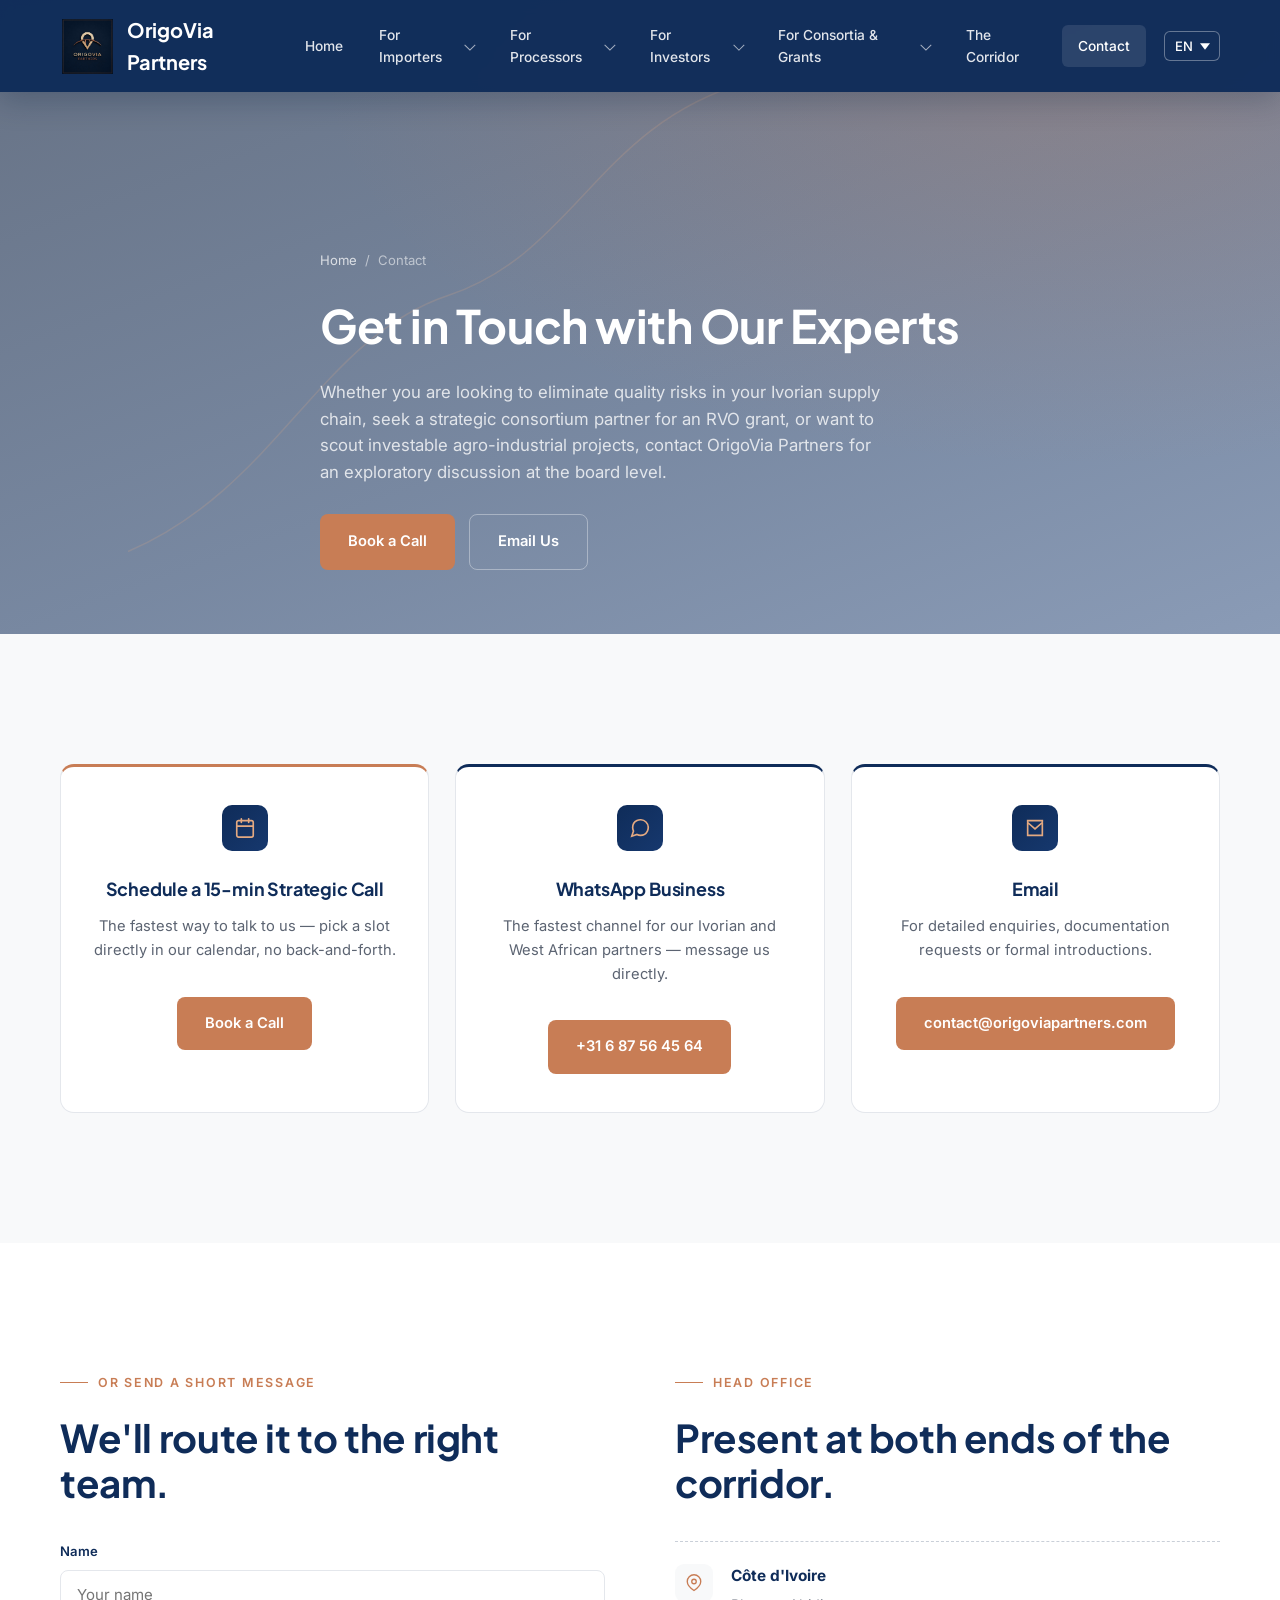
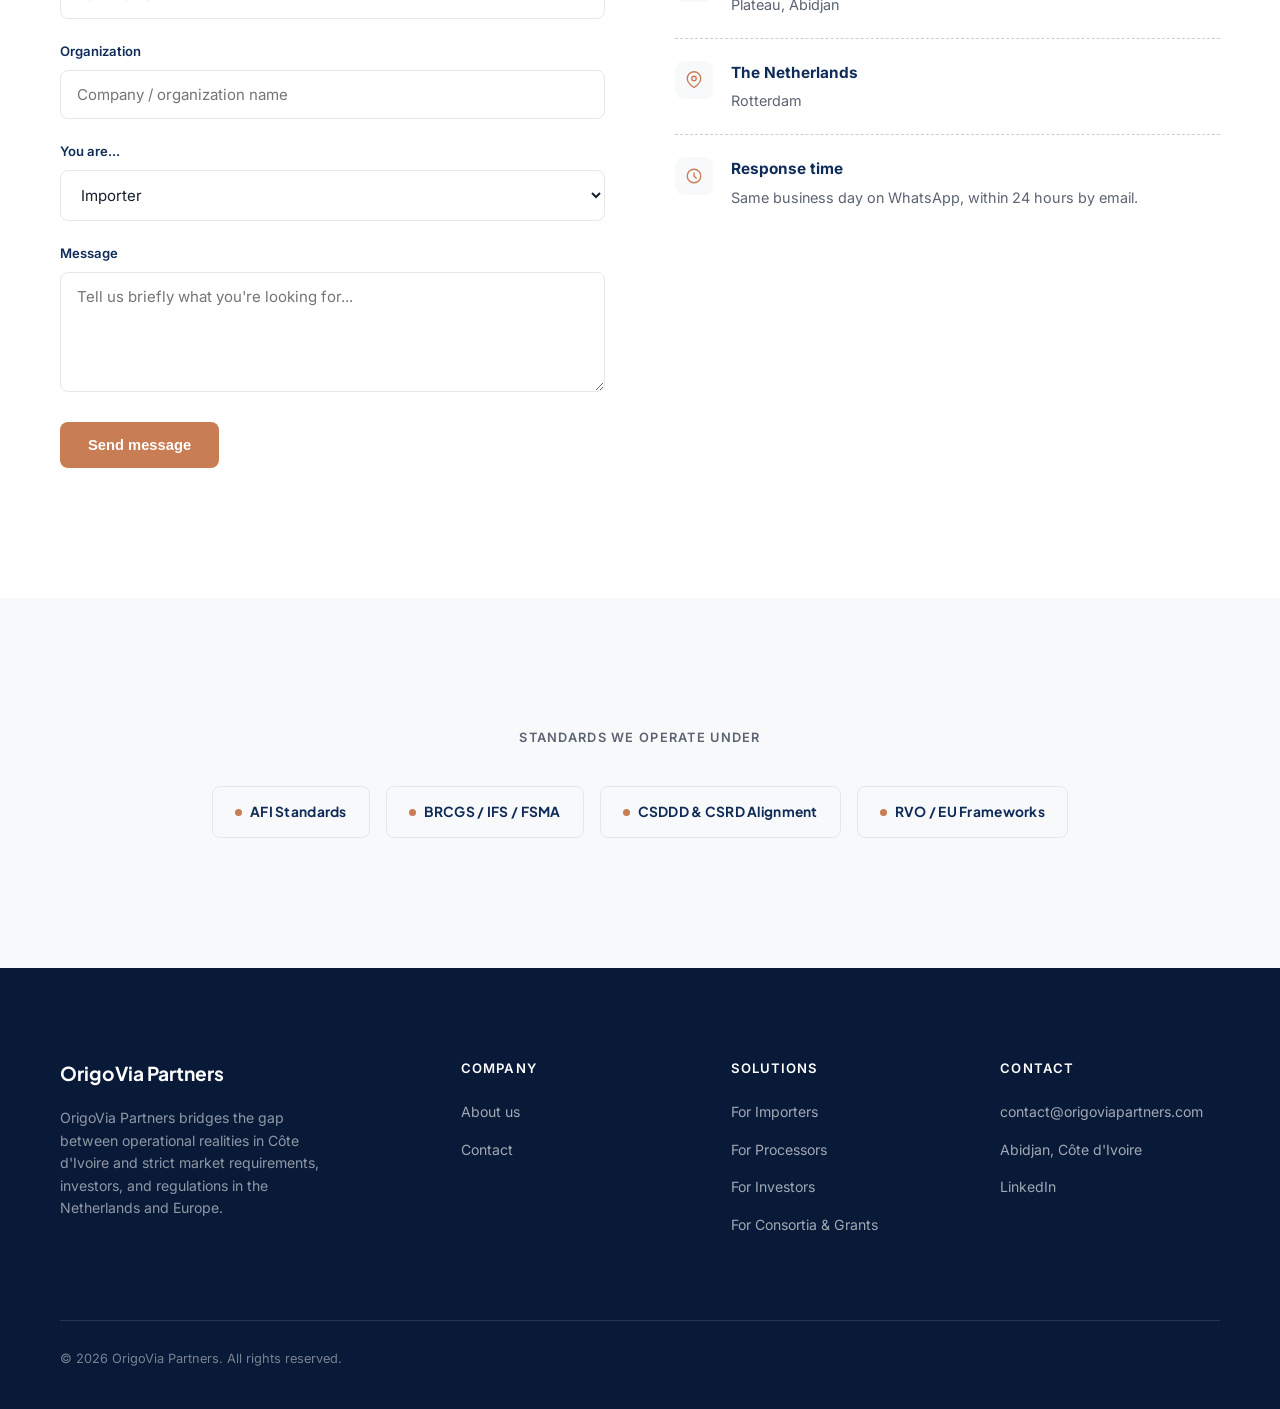
==== contact.html @ 3ad94276 "Mise à jour du site OrigioVia" ====
<!DOCTYPE html>
<html lang="en">
<head>
<meta charset="UTF-8">
<meta name="viewport" content="width=device-width, initial-scale=1.0">
<title>Contact — OrigoVia Partners</title>
<link rel="preconnect" href="https://fonts.googleapis.com">
<link rel="preconnect" href="https://fonts.gstatic.com" crossorigin>
<link href="https://fonts.googleapis.com/css2?family=Plus+Jakarta+Sans:wght@500;600;700;800&family=Inter:wght@400;500;600&display=swap" rel="stylesheet">
<link rel="stylesheet" href="assets/styles.css">
  <link rel="icon" type="image/png" href="assets/img/logo.jpeg">
</head>
<body>

<header id="siteHeader" class="solid">
  <div class="wrap navbar">
    <a href="index.html" class="logo">
      <span class="logo-mark"><img src="assets/img/logo.jpeg" alt="OrigoVia Partners"></span>
      OrigoVia Partners
    </a>
    <nav class="primary">
      <ul>
        <li><a href="index.html" class="top-link">Home</a></li>
        <li>
          <a href="for-importers.html" class="top-link">For Importers <span class="caret"></span></a>
          <div class="dropdown">
            <a href="for-importers.html#sourcing">The value chain challenge</a>
            <a href="for-importers.html#quality">ESG &amp; due diligence</a>
            <a href="for-importers.html#contracts">Off-take contract governance</a>
            <a href="for-importers.html#tracking">Traceability synergy</a>
          </div>
        </li>
        <li>
          <a href="for-processors.html" class="top-link">For Processors <span class="caret"></span></a>
          <div class="dropdown">
            <a href="for-processors.html#supply">Market coupling</a>
            <a href="for-processors.html#volumes">European quality alignment</a>
            <a href="for-processors.html#traceability">Traceability &amp; chain alignment</a>
          </div>
        </li>
        <li>
          <a href="for-investors.html" class="top-link">For Investors <span class="caret"></span></a>
          <div class="dropdown">
            <a href="for-investors.html#scouting">Deal scouting</a>
            <a href="for-investors.html#due-diligence">Local due diligence &amp; ESG</a>
            <a href="for-investors.html#ta">TA management</a>
          </div>
        </li>
        <li>
          <a href="for-institutions.html" class="top-link">For Consortia &amp; Grants <span class="caret"></span></a>
          <div class="dropdown">
            <a href="for-institutions.html#consortium">Consortium formation</a>
            <a href="for-institutions.html#implementation">Local implementation</a>
            <a href="for-institutions.html#geodata">Practical traceability</a>
          </div>
        </li>
        <li><a href="corridor.html" class="top-link">The Corridor</a></li>
        <li><a href="contact.html" class="top-link active">Contact</a></li>
      </ul>
    </nav>
    <div id="google_translate_element" class="gt-hidden"></div>
    <select class="lang-switch" aria-label="Language">
      <option value="en">EN</option>
      <option value="fr">FR</option>
      <option value="nl">NL</option>
    </select>
    <button class="hamburger" id="hamburger" aria-label="Menu">
      <span></span><span></span><span></span>
    </button>
  </div>
</header>

<div class="mobile-nav-backdrop" id="mobileBackdrop"></div>
<nav class="mobile-nav" id="mobileNav">
  <select class="lang-switch" aria-label="Language">
    <option value="en">English</option>
    <option value="fr">Français</option>
    <option value="nl">Nederlands</option>
  </select>
  <a href="index.html">Home</a>
  <div class="mobile-nav-group">
    <a href="for-importers.html" class="mobile-nav-link">For Importers</a>
    <button type="button" class="mobile-nav-caret" aria-expanded="false" aria-label="Afficher le sous-menu For Importers"></button>
    <div class="sub-links" hidden>
      <a href="for-importers.html#sourcing">The value chain challenge</a>
      <a href="for-importers.html#quality">ESG &amp; due diligence</a>
      <a href="for-importers.html#contracts">Off-take contract governance</a>
      <a href="for-importers.html#tracking">Traceability synergy</a>
    </div>
  </div>
  <div class="mobile-nav-group">
    <a href="for-processors.html" class="mobile-nav-link">For Processors</a>
    <button type="button" class="mobile-nav-caret" aria-expanded="false" aria-label="Afficher le sous-menu For Processors"></button>
    <div class="sub-links" hidden>
      <a href="for-processors.html#supply">Market coupling</a>
      <a href="for-processors.html#volumes">European quality alignment</a>
      <a href="for-processors.html#traceability">Traceability &amp; chain alignment</a>
    </div>
  </div>
  <div class="mobile-nav-group">
    <a href="for-investors.html" class="mobile-nav-link">For Investors</a>
    <button type="button" class="mobile-nav-caret" aria-expanded="false" aria-label="Afficher le sous-menu For Investors"></button>
    <div class="sub-links" hidden>
      <a href="for-investors.html#scouting">Deal scouting</a>
      <a href="for-investors.html#due-diligence">Local due diligence &amp; ESG</a>
      <a href="for-investors.html#ta">TA management</a>
    </div>
  </div>
  <div class="mobile-nav-group">
    <a href="for-institutions.html" class="mobile-nav-link">For Consortia &amp; Grants</a>
    <button type="button" class="mobile-nav-caret" aria-expanded="false" aria-label="Afficher le sous-menu For Consortia &amp; Grants"></button>
    <div class="sub-links" hidden>
      <a href="for-institutions.html#consortium">Consortium formation</a>
      <a href="for-institutions.html#implementation">Local implementation</a>
      <a href="for-institutions.html#geodata">Practical traceability</a>
    </div>
  </div>
  <a href="corridor.html">The Corridor</a>
  <a href="contact.html">Contact</a>
</nav>

<section class="page-banner">
  <div class="hero-route">
    <svg viewBox="0 0 1200 800" preserveAspectRatio="xMidYMid slice">
      <path class="route-path" d="M120,620 C260,560 300,420 420,380 C540,340 560,220 700,180 C820,150 900,220 1040,140" />
    </svg>
  </div>
  <div class="wrap">
    <div class="breadcrumb"><a href="index.html">Home</a> / <span>Contact</span></div>
    <h1>Get in Touch with Our Experts</h1>
    <p class="lead">Whether you are looking to eliminate quality risks in your Ivorian supply chain, seek a strategic consortium partner for an RVO grant, or want to scout investable agro-industrial projects, contact OrigoVia Partners for an exploratory discussion at the board level.</p>
    <div class="hero-actions" style="margin-top:28px;display:flex;gap:14px;flex-wrap:wrap;">
      <a href="https://calendly.com/origoviapartners/15min" class="btn btn-primary">Book a Call</a>
      <a href="mailto:contact@origoviapartners.com" class="btn btn-ghost">Email Us</a>
    </div>
  </div>
</section>

<section class="section-light">
  <div class="wrap">
    <div class="card-grid cols-3">
      <div class="card reveal" style="text-align:center;border-top:3px solid var(--terracotta);">
        <div class="card-icon" style="margin:0 auto 24px;"><svg viewBox="0 0 24 24" fill="none" stroke-width="1.8" stroke-linecap="round"><rect x="3" y="4" width="18" height="18" rx="2"/><path d="M16 2v4M8 2v4M3 10h18"/></svg></div>
        <h3>Schedule a 15-min Strategic Call</h3>
        <p>The fastest way to talk to us — pick a slot directly in our calendar, no back-and-forth.</p>
        <a href="https://calendly.com/origoviapartners/15min" class="btn btn-primary" style="margin-top:14px;">Book a Call</a>
      </div>
      <div class="card reveal" style="text-align:center;border-top:3px solid var(--navy);">
        <div class="card-icon" style="margin:0 auto 24px;"><svg viewBox="0 0 24 24" fill="none" stroke-width="1.8" stroke-linecap="round"><path d="M21 11.5a8.38 8.38 0 0 1-.9 3.8 8.5 8.5 0 0 1-7.6 4.7 8.38 8.38 0 0 1-3.8-.9L3 21l1.9-5.7a8.38 8.38 0 0 1-.9-3.8 8.5 8.5 0 0 1 4.7-7.6 8.38 8.38 0 0 1 3.8-.9h.5a8.48 8.48 0 0 1 8 8v.5z"/></svg></div>
        <h3>WhatsApp Business</h3>
        <p>The fastest channel for our Ivorian and West African partners — message us directly.</p>
        <!-- TODO: switch to the official number once live — replace 31687564564 with 31850805084 (+31 85 080 5084) -->
        <a href="https://wa.me/31687564564" class="btn btn-primary" style="margin-top:14px;">+31 6 87 56 45 64</a>
      </div>
      <div class="card reveal" style="text-align:center;border-top:3px solid var(--navy);">
        <div class="card-icon" style="margin:0 auto 24px;"><svg viewBox="0 0 24 24" fill="none" stroke-width="1.8" stroke-linecap="round"><path d="M4 4h16v16H4zM4 6l8 7 8-7"/></svg></div>
        <h3>Email</h3>
        <p>For detailed enquiries, documentation requests or formal introductions.</p>
        <a href="mailto:contact@origoviapartners.com" class="btn btn-primary" style="margin-top:14px;">contact@origoviapartners.com</a>
      </div>
    </div>
  </div>
</section>

<section>
  <div class="wrap form-grid">
    <div class="reveal">
      <div class="section-head" style="margin-bottom:36px;">
        <div class="eyebrow">Or send a short message</div>
        <h2>We'll route it to the right team.</h2>
      </div>
      <form onsubmit="return false;">
        <div class="field">
          <label for="name">Name</label>
          <input type="text" id="name" placeholder="Your name">
        </div>
        <div class="field">
          <label for="company">Organization</label>
          <input type="text" id="company" placeholder="Company / organization name">
        </div>
        <div class="field">
          <label for="interest">You are...</label>
          <select id="interest">
            <option>Importer</option>
            <option>Processor</option>
            <option>Investor</option>
            <option>NGO</option>
          </select>
        </div>
        <div class="field">
          <label for="message">Message</label>
          <textarea id="message" placeholder="Tell us briefly what you're looking for..."></textarea>
        </div>
        <button type="submit" class="btn btn-primary" style="border:none;cursor:pointer;">Send message</button>
      </form>
    </div>
    <div class="reveal">
      <div class="section-head" style="margin-bottom:36px;">
        <div class="eyebrow">Head office</div>
        <h2>Present at both ends of the corridor.</h2>
      </div>
      <div class="contact-info-item">
        <div class="ci-icon"><svg viewBox="0 0 24 24" fill="none" stroke-width="1.8" stroke-linecap="round"><path d="M21 10c0 6-9 12-9 12s-9-6-9-12a9 9 0 0 1 18 0z"/><circle cx="12" cy="10" r="3"/></svg></div>
        <div><h4>Côte d'Ivoire</h4><p>Plateau, Abidjan</p></div>
      </div>
      <div class="contact-info-item">
        <div class="ci-icon"><svg viewBox="0 0 24 24" fill="none" stroke-width="1.8" stroke-linecap="round"><path d="M21 10c0 6-9 12-9 12s-9-6-9-12a9 9 0 0 1 18 0z"/><circle cx="12" cy="10" r="3"/></svg></div>
        <div><h4>The Netherlands</h4><p>Rotterdam</p></div>
      </div>
      <div class="contact-info-item">
        <div class="ci-icon"><svg viewBox="0 0 24 24" fill="none" stroke-width="1.8" stroke-linecap="round"><path d="M12 8v4l3 3"/><circle cx="12" cy="12" r="9"/></svg></div>
        <div><h4>Response time</h4><p>Same business day on WhatsApp, within 24 hours by email.</p></div>
      </div>
    </div>
  </div>
</section>

<section class="section-light">
  <div class="wrap">
    <div class="trust-label reveal">Standards we operate under</div>
    <div class="badge-row reveal">
      <div class="badge"><span class="dot"></span>AFI Standards</div>
      <div class="badge"><span class="dot"></span>BRCGS / IFS / FSMA</div>
      <div class="badge"><span class="dot"></span>CSDDD &amp; CSRD Alignment</div>
      <div class="badge"><span class="dot"></span>RVO / EU Frameworks</div>
    </div>
  </div>
</section>

<footer>
  <div class="wrap">
    <div class="footer-grid">
      <div>
        <div class="footer-logo">OrigoVia Partners</div>
        <p>OrigoVia Partners bridges the gap between operational realities in Côte d'Ivoire and strict market requirements, investors, and regulations in the Netherlands and Europe.</p>
      </div>
      <div class="footer-col">
        <h4>Company</h4>
        <ul><li><a href="index.html">About us</a></li><li><a href="contact.html">Contact</a></li></ul>
      </div>
      <div class="footer-col">
        <h4>Solutions</h4>
        <ul><li><a href="for-importers.html">For Importers</a></li><li><a href="for-processors.html">For Processors</a></li><li><a href="for-investors.html">For Investors</a></li><li><a href="for-institutions.html">For Consortia &amp; Grants</a></li></ul>
      </div>
      <div class="footer-col">
        <h4>Contact</h4>
        <ul><li><a href="mailto:contact@origoviapartners.com">contact@origoviapartners.com</a></li><li><a href="contact.html">Abidjan, Côte d'Ivoire</a></li><li><a href="https://www.linkedin.com/company/origovia-partners" target="_blank" rel="noopener">LinkedIn</a></li></ul>
      </div>
    </div>
    <div class="footer-bottom">
      <span>© 2026 OrigoVia Partners. All rights reserved.</span>
    </div>
  </div>
</footer>

<script src="assets/main.js"></script>
<script type="text/javascript">
  function googleTranslateElementInit() {
    new google.translate.TranslateElement({
      pageLanguage: 'en',
      includedLanguages: 'fr,nl,pt,es,ar,zh-CN',
      layout: google.translate.TranslateElement.InlineLayout.SIMPLE,
      autoDisplay: false
    }, 'google_translate_element');
  }
</script>
<script type="text/javascript" src="https://translate.google.com/translate_a/element.js?cb=googleTranslateElementInit"></script>
</body>
</html>
---- assets/styles.css ----
/* ===========================================================
   OrigioVia Partners — shared design system
   Palette: navy #0F2C59 / terracotta #C87D55 / light #F8F9FA
   Type: Plus Jakarta Sans (display) + Inter (body)
   =========================================================== */
:root{
  --navy: #0F2C59;
  --navy-deep: #081A38;
  --navy-mid: #16386E;
  --terracotta: #C87D55;
  --terracotta-light: #E3A981;
  --bg-light: #F8F9FA;
  --bg-white: #FFFFFF;
  --ink: #16202E;
  --ink-soft: #5C6472;
  --line: #E4E7EC;
  --display: 'Plus Jakarta Sans', sans-serif;
  --body: 'Inter', sans-serif;
}
*{margin:0;padding:0;box-sizing:border-box;}
html{scroll-behavior:smooth;}
body{font-family:var(--body);color:var(--ink);background:var(--bg-white);line-height:1.6;overflow-x:hidden;}
img{max-width:100%;display:block;}
a{text-decoration:none;color:inherit;}
ul{list-style:none;}
.wrap{max-width:1240px;margin:0 auto;padding:0 40px;}
h1,h2,h3{font-family:var(--display);letter-spacing:-0.01em;}

/* ---------- NAV ---------- */
header{position:fixed;top:0;left:0;right:0;z-index:100;transition:background .35s ease, box-shadow .35s ease, padding .35s ease;padding:26px 0;}
header.scrolled, header.solid{background:rgba(15,44,89,0.97);box-shadow:0 8px 30px rgba(8,26,56,.25);padding:14px 0;backdrop-filter:blur(6px);}
.navbar{display:flex;align-items:center;justify-content:space-between;}
.logo{
    font-family:var(--display);
    font-weight:700;
    font-size:1.25rem;
    color:#fff;
    display:flex;
    align-items:center;
    gap:12px;
}

.logo-mark{
    width:55px;
    height:55px;
    flex-shrink:0;
    display:flex;
    align-items:center;
    justify-content:center;
}

.logo-mark svg{
    width:100%;
    height:100%;
}

.logo-mark img{
    width:100%;
    height:100%;
    max-height:55px;
    object-fit:contain;
    display:block;
}

nav.primary{
    display:flex;
    gap:6px;
}
nav.primary > ul{display:flex;align-items:center;gap:4px;}
nav.primary li{position:relative;}
nav.primary a.top-link{color:rgba(255,255,255,.88);font-size:.86rem;font-weight:500;padding:10px 16px;display:flex;align-items:center;gap:6px;border-radius:6px;transition:background .2s;}
nav.primary a.top-link.active{color:#fff;background:rgba(255,255,255,.1);}
nav.primary a.top-link:hover{background:rgba(255,255,255,.08);color:#fff;}
.caret{width:8px;height:8px;border-right:1.5px solid currentColor;border-bottom:1.5px solid currentColor;transform:rotate(45deg);margin-top:-3px;opacity:.7;}
.dropdown{position:absolute;top:calc(100% + 10px);left:0;min-width:230px;background:#fff;border-radius:10px;box-shadow:0 20px 45px rgba(8,26,56,.18);padding:10px;opacity:0;visibility:hidden;transform:translateY(8px);transition:all .22s ease;}
li:hover .dropdown{opacity:1;visibility:visible;transform:translateY(0);}
.dropdown a{display:block;padding:11px 14px;border-radius:7px;font-size:.86rem;color:var(--navy);font-weight:500;}
.dropdown a:hover{background:var(--bg-light);color:var(--terracotta);}
.nav-cta{background:var(--terracotta);color:#fff;padding:11px 22px;border-radius:7px;font-size:.85rem;font-weight:600;margin-left:12px;transition:background .2s;}
.nav-cta:hover{background:#b56a45;}

/* ---------- HOMEPAGE HERO ---------- */
.hero{position:relative;min-height:100vh;display:flex;align-items:center;overflow:hidden;}
.hero::before{content:'';position:absolute;inset:0;z-index:1;background-image:
  radial-gradient(ellipse at 15% 20%, rgba(200,125,85,.28), transparent 45%),
  linear-gradient(160deg, rgba(8,26,56,.62) 0%, rgba(15,44,89,.56) 55%, rgba(22,56,110,.5) 100%);}
.section-bg{position:absolute;inset:0;width:100%;height:100%;object-fit:cover;z-index:0;}
.hero-route{position:absolute;inset:0;width:100%;height:100%;opacity:.55;z-index:1;}
.hero-route svg{width:100%;height:100%;}
.route-path{fill:none;stroke:var(--terracotta-light);stroke-width:1.4;stroke-dasharray:1000;stroke-dashoffset:1000;opacity:.55;animation:draw 3.5s ease forwards .4s;}
@keyframes draw{to{stroke-dashoffset:0;}}
.route-node{fill:var(--terracotta);opacity:0;animation:fadein .6s ease forwards;}
@keyframes fadein{to{opacity:1;}}
.hero-content{position:relative;z-index:2;padding-top:80px;}
.eyebrow{color:var(--terracotta-light);font-size:.78rem;font-weight:600;letter-spacing:.14em;text-transform:uppercase;margin-bottom:22px;display:flex;align-items:center;gap:10px;}
.eyebrow::before{content:"";width:28px;height:1px;background:var(--terracotta-light);}
.hero h1{color:#fff;font-size:clamp(2.4rem, 4.6vw, 4.1rem);font-weight:700;line-height:1.08;max-width:820px;margin-bottom:26px;}
.hero h1 em{color:var(--terracotta-light);font-style:normal;}
.hero p.lead{color:rgba(255,255,255,.78);font-size:1.12rem;max-width:560px;margin-bottom:42px;font-weight:400;}
.cta-row{display:flex;gap:16px;flex-wrap:wrap;}
.btn{display:inline-flex;align-items:center;gap:10px;padding:15px 28px;border-radius:8px;font-size:.92rem;font-weight:600;transition:all .22s ease;}
.btn-primary{background:var(--terracotta);color:#fff;}
.btn-primary:hover{background:#b56a45;transform:translateY(-2px);}
.btn-ghost{border:1px solid rgba(255,255,255,.35);color:#fff;}
.btn-ghost:hover{background:rgba(255,255,255,.1);border-color:rgba(255,255,255,.6);}
.scroll-cue{position:absolute;bottom:38px;left:50%;transform:translateX(-50%);color:rgba(255,255,255,.55);font-size:.72rem;letter-spacing:.12em;text-transform:uppercase;display:flex;flex-direction:column;align-items:center;gap:10px;z-index:2;}
.scroll-cue .line{width:1px;height:34px;background:linear-gradient(to bottom, rgba(255,255,255,.6), transparent);animation:pulse 2s infinite;}
@keyframes pulse{0%,100%{opacity:.4;}50%{opacity:1;}}

/* ---------- INNER PAGE BANNER (For Importers / Processors / About / Contact) ---------- */
.page-banner{position:relative;min-height:46vh;display:flex;align-items:flex-end;padding-bottom:64px;overflow:hidden;margin-top:0;}
.page-banner::before{content:'';position:absolute;inset:0;z-index:1;background-image:
  radial-gradient(ellipse at 85% 10%, rgba(200,125,85,.24), transparent 50%),
  linear-gradient(160deg, rgba(8,26,56,.62) 0%, rgba(15,44,89,.56) 60%, rgba(22,56,110,.5) 100%);}
.page-banner .hero-route{opacity:.35;}
.page-banner .wrap{position:relative;z-index:2;padding-top:120px;}
.page-banner h1{color:#fff;font-size:clamp(2rem,3.6vw,3rem);font-weight:700;max-width:760px;margin-bottom:16px;}
.page-banner p.lead{color:rgba(255,255,255,.78);font-size:1.05rem;max-width:560px;margin-bottom:0;}
.breadcrumb{display:flex;gap:8px;align-items:center;color:rgba(255,255,255,.55);font-size:.82rem;margin-bottom:18px;}
.breadcrumb a{color:rgba(255,255,255,.75);}
.breadcrumb a:hover{color:var(--terracotta-light);}

/* ---------- SECTIONS GENERIC ---------- */
section{padding:130px 0;}
.section-light{background:var(--bg-light);}
.section-head{max-width:640px;margin-bottom:70px;}
.section-head .eyebrow{color:var(--terracotta);}
.section-head .eyebrow::before{background:var(--terracotta);}
.section-head h2{color:var(--navy);font-size:clamp(1.8rem,3vw,2.6rem);font-weight:700;line-height:1.18;margin-bottom:18px;}
.section-head p{color:var(--ink-soft);font-size:1.02rem;}
.section-head.center{margin-left:auto;margin-right:auto;text-align:center;}

/* ---------- KPI BAND ---------- */
.kpi-band{background:var(--navy);position:relative;padding:90px 0;overflow:hidden;}
.kpi-band::before{content:"";position:absolute;inset:0;background:radial-gradient(ellipse at 85% 30%, rgba(200,125,85,.14), transparent 50%);}
.kpi-grid{position:relative;display:grid;grid-template-columns:repeat(4,1fr);gap:0;}
.kpi{text-align:left;padding:0 34px;border-left:1px solid rgba(255,255,255,.14);}
.kpi:first-child{border-left:none;padding-left:0;}
.kpi .num{font-family:var(--display);font-size:clamp(2.1rem,3.4vw,3rem);font-weight:800;color:var(--terracotta-light);line-height:1;margin-bottom:10px;}
.kpi .label{color:rgba(255,255,255,.75);font-size:.86rem;font-weight:500;max-width:180px;}

/* ---------- CARDS ---------- */
.card-grid{display:grid;grid-template-columns:repeat(4,1fr);gap:26px;}
.card-grid.cols-3{grid-template-columns:repeat(3,1fr);}
.card-grid.cols-2{grid-template-columns:repeat(2,1fr);}
.card{background:#fff;border:1px solid var(--line);border-radius:14px;padding:38px 30px;transition:transform .25s ease, box-shadow .25s ease, border-color .25s ease;}
.card:hover{transform:translateY(-6px);box-shadow:0 24px 50px rgba(15,44,89,.1);border-color:transparent;}
.card-icon{width:46px;height:46px;border-radius:10px;background:linear-gradient(135deg,var(--navy),var(--navy-mid));display:flex;align-items:center;justify-content:center;margin-bottom:24px;}
.card-icon svg{width:22px;height:22px;stroke:var(--terracotta-light);}
.card h3{color:var(--navy);font-size:1.12rem;font-weight:700;margin-bottom:12px;}
.card p{color:var(--ink-soft);font-size:.92rem;margin-bottom:20px;}
.card a.card-link{font-size:.84rem;font-weight:600;color:var(--terracotta);display:inline-flex;align-items:center;gap:6px;}
.card a.card-link .arrow{transition:transform .2s;}
.card:hover a.card-link .arrow{transform:translateX(4px);}

/* ---------- NUMBERED STEP LIST (process) ---------- */
.step-list{display:flex;flex-direction:column;}
.step{display:grid;grid-template-columns:70px 1fr;gap:28px;padding:34px 0;border-top:1px dashed #C9CFD8;}
.step:first-child{border-top:none;}
.step .step-num{font-family:var(--display);font-weight:800;font-size:1.4rem;color:var(--terracotta);}
.step h3{color:var(--navy);font-size:1.08rem;margin-bottom:8px;}
.step p{color:var(--ink-soft);font-size:.94rem;max-width:640px;}

/* ---------- PARALLAX BANNER ---------- */
.parallax-banner{position:relative;min-height:64vh;display:flex;align-items:center;background:
  linear-gradient(160deg, rgba(8,26,56,.92), rgba(15,44,89,.85)), var(--navy);
  background-attachment:fixed;background-size:cover;background-position:center;overflow:hidden;}
.parallax-banner.short{min-height:40vh;}
.parallax-banner .map-overlay{position:absolute;inset:0;opacity:.35;}
.parallax-banner .wrap{position:relative;z-index:2;}
.quote{max-width:760px;}
.quote .mark{font-family:var(--display);font-size:3.4rem;color:var(--terracotta);line-height:.5;margin-bottom:26px;display:block;}
.quote p{color:#fff;font-size:clamp(1.35rem,2.4vw,1.9rem);font-weight:600;font-family:var(--display);line-height:1.4;margin-bottom:26px;}
.quote .attribution{color:rgba(255,255,255,.65);font-size:.88rem;}

/* ---------- ORIGINS / TWO-COL LAYOUT ---------- */
.origins-layout{display:grid;grid-template-columns:1fr 1fr;gap:70px;align-items:center;}
.origin-list{display:grid;grid-template-columns:1fr 1fr;gap:22px 30px;margin-top:36px;}
.origin-item{border-top:1px dashed #C9CFD8;padding-top:16px;}
.origin-item .commodity{color:var(--navy);font-weight:700;font-size:.98rem;margin-bottom:4px;}
.origin-item .region{color:var(--ink-soft);font-size:.84rem;}
.map-visual{background:linear-gradient(160deg,var(--navy),var(--navy-deep));border-radius:20px;padding:50px;aspect-ratio:1/1;display:flex;align-items:center;justify-content:center;position:relative;overflow:hidden;}
.map-visual svg{width:100%;height:100%;}

/* ---------- TRUST BAR ---------- */
.trust-bar{background:var(--bg-white);padding:70px 0;border-top:1px solid var(--line);border-bottom:1px solid var(--line);}
.trust-label{text-align:center;color:var(--ink-soft);font-size:.8rem;letter-spacing:.1em;text-transform:uppercase;margin-bottom:38px;font-weight:600;}
.badge-row{display:flex;justify-content:center;align-items:center;flex-wrap:wrap;gap:16px;}
.badge{border:1px solid var(--line);border-radius:8px;padding:14px 22px;font-family:var(--display);font-weight:700;font-size:.86rem;color:var(--navy);letter-spacing:.02em;display:flex;align-items:center;gap:8px;}
.badge .dot{width:7px;height:7px;border-radius:50%;background:var(--terracotta);}

/* ---------- STAT ROW (compact, for inner pages) ---------- */
.stat-row{display:grid;grid-template-columns:repeat(3,1fr);gap:30px;}
.stat{border-top:2px solid var(--terracotta);padding-top:18px;}
.stat .num{font-family:var(--display);font-size:2.2rem;font-weight:800;color:var(--navy);}
.stat .label{color:var(--ink-soft);font-size:.86rem;margin-top:6px;}

/* ---------- FORM (contact) ---------- */
.form-grid{display:grid;grid-template-columns:1fr 1fr;gap:70px;align-items:flex-start;}
.field{margin-bottom:22px;}
.field label{display:block;font-size:.82rem;font-weight:600;color:var(--navy);margin-bottom:8px;}
.field input, .field select, .field textarea{width:100%;padding:14px 16px;border:1px solid var(--line);border-radius:8px;font-family:var(--body);font-size:.94rem;color:var(--ink);background:#fff;transition:border-color .2s;}
.field input:focus, .field select:focus, .field textarea:focus{outline:none;border-color:var(--terracotta);}
.field textarea{resize:vertical;min-height:120px;}
.contact-info-item{display:flex;gap:18px;padding:22px 0;border-top:1px dashed #C9CFD8;}
.contact-info-item:first-child{border-top:none;}
.contact-info-item .ci-icon{width:38px;height:38px;border-radius:9px;background:var(--bg-light);display:flex;align-items:center;justify-content:center;flex-shrink:0;}
.contact-info-item .ci-icon svg{width:18px;height:18px;stroke:var(--terracotta);}
.contact-info-item h4{color:var(--navy);font-size:.96rem;margin-bottom:4px;}
.contact-info-item p{color:var(--ink-soft);font-size:.9rem;}

/* ---------- TEAM GRID (about) ---------- */
.team-grid{display:grid;grid-template-columns:repeat(4,1fr);gap:26px;}
.team-card{text-align:left;}
.team-photo{aspect-ratio:1/1;border-radius:14px;background:linear-gradient(150deg,var(--navy),var(--navy-mid));margin-bottom:18px;position:relative;overflow:hidden;display:flex;align-items:center;justify-content:center;}
.team-photo svg{width:38%;opacity:.5;}
.team-card h4{color:var(--navy);font-size:.98rem;margin-bottom:4px;}
.team-card .role{color:var(--terracotta);font-size:.82rem;font-weight:600;}

/* ---------- TIMELINE (about) ---------- */
.timeline{position:relative;padding-left:36px;border-left:2px solid var(--line);}
.timeline-item{position:relative;padding-bottom:44px;}
.timeline-item:last-child{padding-bottom:0;}
.timeline-item::before{content:"";position:absolute;left:-42px;top:2px;width:12px;height:12px;border-radius:50%;background:var(--terracotta);border:3px solid #fff;box-shadow:0 0 0 2px var(--terracotta);}
.timeline-item .year{font-family:var(--display);font-weight:800;color:var(--navy);font-size:1.1rem;margin-bottom:6px;}
.timeline-item p{color:var(--ink-soft);font-size:.92rem;max-width:560px;}

/* ---------- CTA BANNER ---------- */
.cta-banner{background:linear-gradient(120deg,var(--terracotta),#b56a45);padding:90px 0;}
.cta-inner{display:flex;justify-content:space-between;align-items:center;gap:40px;flex-wrap:wrap;}
.cta-inner h2{color:#fff;font-size:clamp(1.6rem,2.6vw,2.3rem);max-width:520px;line-height:1.25;}
.cta-inner .btn-primary{background:var(--navy);}
.cta-inner .btn-primary:hover{background:var(--navy-deep);}

/* ---------- FOOTER ---------- */
footer{background:var(--navy-deep);color:rgba(255,255,255,.7);padding:90px 0 40px;}
.footer-grid{display:grid;grid-template-columns:1.6fr 1fr 1fr 1fr;gap:50px;margin-bottom:70px;}
.footer-logo{color:#fff;font-family:var(--display);font-weight:700;font-size:1.2rem;margin-bottom:18px;}
.footer-grid p{font-size:.88rem;max-width:280px;color:rgba(255,255,255,.55);}
.footer-col h4{color:#fff;font-size:.82rem;letter-spacing:.08em;text-transform:uppercase;margin-bottom:20px;font-weight:600;}
.footer-col ul li{margin-bottom:12px;}
.footer-col a{font-size:.88rem;color:rgba(255,255,255,.62);transition:color .2s;}
.footer-col a:hover{color:var(--terracotta-light);}
.footer-bottom{border-top:1px solid rgba(255,255,255,.12);padding-top:28px;display:flex;justify-content:space-between;flex-wrap:wrap;gap:16px;font-size:.8rem;color:rgba(255,255,255,.45);}

/* ---------- REVEAL ---------- */
.reveal{opacity:0;transform:translateY(24px);transition:opacity .7s ease, transform .7s ease;}
.reveal.in{opacity:1;transform:translateY(0);}

/* ---------- RESPONSIVE ---------- */
@media (max-width:900px){
  nav.primary{display:none;}
  .kpi-grid{grid-template-columns:repeat(2,1fr);gap:32px 0;}
  .kpi{border-left:none;padding:0;border-top:1px solid rgba(255,255,255,.14);padding-top:24px;}
  .kpi:first-child,.kpi:nth-child(2){border-top:none;padding-top:0;}
  .card-grid, .card-grid.cols-3{grid-template-columns:1fr 1fr;}
  .origins-layout{grid-template-columns:1fr;}
  .footer-grid{grid-template-columns:1fr 1fr;}
  .form-grid{grid-template-columns:1fr;gap:50px;}
  .team-grid{grid-template-columns:1fr 1fr;}
  .stat-row{grid-template-columns:1fr;gap:22px;}
}
@media (max-width:600px){
  .wrap{padding:0 22px;}
  section{padding:90px 0;}
  .card-grid, .card-grid.cols-3, .card-grid.cols-2{grid-template-columns:1fr;}
  .origin-list{grid-template-columns:1fr;}
  .footer-grid{grid-template-columns:1fr;gap:36px;}
  .cta-inner{flex-direction:column;align-items:flex-start;}
  .team-grid{grid-template-columns:1fr;}
  .step{grid-template-columns:1fr;gap:10px;}
  .compare-block{padding:26px 22px;}
  .mobile-nav{width:100vw;padding:90px 22px 40px;}
}
@media (prefers-reduced-motion: reduce){
  html{scroll-behavior:auto;}
  .route-path,.scroll-cue .line,.reveal{animation:none !important;transition:none !important;opacity:1 !important;transform:none !important;}
  .parallax-banner{background-attachment:scroll;}
}

/* ===========================================================
   ADDITIONS — Corridor map + Service benchmark pages
   =========================================================== */

/* ---------- CORRIDOR MAP ---------- */
.corridor-section{background:linear-gradient(180deg, var(--navy-deep) 0%, #06152C 100%);padding:70px 0 110px;position:relative;overflow:hidden;}
.corridor-map{position:relative;margin-top:60px;border-radius:20px;border:1px solid rgba(255,255,255,.08);background:radial-gradient(ellipse at 20% 30%, rgba(200,125,85,.1), transparent 55%), radial-gradient(ellipse at 85% 60%, rgba(227,169,129,.08), transparent 50%);padding:0;overflow:hidden;}
.corridor-map svg{display:block;width:100%;height:auto;}
.corridor-zone-label{fill:rgba(255,255,255,.34);font-family:'Inter',sans-serif;font-size:12px;letter-spacing:2px;text-transform:uppercase;}
.corridor-route{fill:none;stroke:var(--terracotta-light);stroke-width:1.4;stroke-dasharray:1000;stroke-dashoffset:1000;opacity:.7;animation:draw 3s ease forwards .3s;}
.pin{cursor:pointer;}
.pin-ring{fill:none;stroke:var(--terracotta);stroke-width:1.5;opacity:.5;transform-origin:center;animation:pinpulse 2.4s ease-out infinite;}
.pin-ring.d2{animation-delay:.8s;}
.pin-ring.d3{animation-delay:1.6s;}
@keyframes pinpulse{0%{r:6;opacity:.6;}100%{r:22;opacity:0;}}
.pin-dot{fill:var(--terracotta-light);}
.pin.active .pin-dot{fill:#fff;}
.pin-label{fill:#fff;font-family:'Plus Jakarta Sans',sans-serif;font-weight:700;font-size:13px;}
.pin-sub{fill:rgba(255,255,255,.55);font-family:'Inter',sans-serif;font-size:10.5px;}
.corridor-hint{text-align:center;color:rgba(255,255,255,.4);font-size:.78rem;margin-top:22px;letter-spacing:.04em;}

.popup-overlay{position:fixed;inset:0;background:rgba(6,21,44,.6);backdrop-filter:blur(2px);z-index:200;display:none;align-items:center;justify-content:center;padding:24px;}
.popup-overlay.open{display:flex;}
.popup-card{background:#fff;border-radius:16px;max-width:400px;width:100%;padding:34px;position:relative;box-shadow:0 30px 80px rgba(0,0,0,.4);}
.popup-card .popup-eyebrow{color:var(--terracotta);font-size:.76rem;font-weight:700;letter-spacing:.1em;text-transform:uppercase;margin-bottom:10px;}
.popup-card h3{color:var(--navy);font-size:1.18rem;margin-bottom:12px;}
.popup-card p{color:var(--ink-soft);font-size:.92rem;}
.popup-close{position:absolute;top:16px;right:16px;width:32px;height:32px;border-radius:50%;background:var(--bg-light);border:none;cursor:pointer;font-size:1rem;color:var(--ink-soft);display:flex;align-items:center;justify-content:center;transition:background .2s;}
.popup-close:hover{background:var(--line);}

/* ---------- KPI TAG BLOCKS (bracket style) ---------- */
.kpi-tag-row{display:flex;flex-wrap:wrap;gap:16px;margin-bottom:10px;}
.kpi-tag{background:var(--navy);color:#fff;border-radius:10px;padding:16px 24px;font-family:var(--display);font-weight:700;font-size:1.05rem;display:flex;align-items:center;gap:4px;}
.kpi-tag .bracket{color:var(--terracotta-light);font-weight:800;}
.kpi-tag.light{background:var(--bg-light);color:var(--navy);border:1px solid var(--line);}
.kpi-tag.light .bracket{color:var(--terracotta);}

/* ---------- COMPARISON BAR (broker vs direct) ---------- */
.compare-block{background:var(--bg-light);border-radius:16px;padding:40px;}
.compare-row{margin-bottom:26px;}
.compare-row:last-child{margin-bottom:0;}
.compare-row .compare-label{display:flex;justify-content:space-between;font-size:.9rem;font-weight:600;color:var(--navy);margin-bottom:10px;}
.compare-row .compare-track{background:#E4E7EC;border-radius:20px;height:14px;overflow:hidden;}
.compare-row .compare-fill{height:100%;border-radius:20px;background:linear-gradient(90deg,var(--terracotta),var(--terracotta-light));}
.compare-row .compare-fill.alt{background:linear-gradient(90deg,var(--navy),var(--navy-mid));}

/* ---------- ICON STAT ROW (KOR, moisture, etc.) ---------- */
.icon-stat-row{display:grid;grid-template-columns:repeat(4,1fr);gap:20px;}
.icon-stat{text-align:center;padding:26px 14px;border:1px solid var(--line);border-radius:12px;}
.icon-stat .ic{width:40px;height:40px;margin:0 auto 14px;color:var(--terracotta);}
.icon-stat .ic svg{width:100%;height:100%;stroke:var(--terracotta);}
.icon-stat h4{color:var(--navy);font-size:.9rem;margin-bottom:4px;}
.icon-stat p{color:var(--ink-soft);font-size:.78rem;}

/* ---------- SERVICE PAGE HERO VARIANT ---------- */
.service-tag{display:inline-block;background:rgba(255,255,255,.1);color:var(--terracotta-light);font-size:.74rem;font-weight:700;letter-spacing:.08em;text-transform:uppercase;padding:8px 16px;border-radius:20px;margin-bottom:20px;border:1px solid rgba(255,255,255,.15);}

@media (max-width:900px){
  .icon-stat-row{grid-template-columns:1fr 1fr;}
}
@media (max-width:600px){
  .icon-stat-row{grid-template-columns:1fr;}
  .kpi-tag{font-size:.92rem;padding:13px 18px;}
}

/* ---------- SPLIT PHOTO VISUAL (About section) ---------- */
.split-visual{border-radius:20px;overflow:hidden;aspect-ratio:1/1;display:flex;flex-direction:column;position:relative;box-shadow:0 24px 60px rgba(15,44,89,.18);}
.split-visual img{width:100%;height:50%;object-fit:cover;display:block;}
.split-visual .split-label{position:absolute;left:24px;color:#fff;font-family:'Plus Jakarta Sans',sans-serif;font-weight:700;font-size:.82rem;text-shadow:0 2px 10px rgba(0,0,0,.55);}
.split-visual .split-label.top{top:22px;}
.split-visual .split-label.bottom{bottom:22px;}

/* ===========================================================
   MOBILE NAVIGATION (hamburger menu)
   =========================================================== */
/* Language switcher — plain <select>, wired to Google Translate in main.js. The real
   Google Translate widget (#google_translate_element) is kept in the DOM but hidden;
   only our own styled select is visible. */
.gt-hidden{position:absolute;width:1px;height:1px;overflow:hidden;clip:rect(0 0 0 0);white-space:nowrap;}
.lang-switch{
  margin-left:18px;
  padding:6px 26px 6px 10px;
  border:1px solid rgba(255,255,255,.35);
  border-radius:6px;
  background:transparent url("data:image/svg+xml,%3Csvg xmlns='http://www.w3.org/2000/svg' viewBox='0 0 12 8'%3E%3Cpath fill='%23ffffff' d='M6 8 0 0h12z'/%3E%3C/svg%3E") no-repeat right 9px center;
  background-size:10px 7px;
  color:#fff;
  font-family:'Inter',sans-serif;
  font-size:13px;
  font-weight:500;
  appearance:none;
  -webkit-appearance:none;
  cursor:pointer;
}
.lang-switch option{color:#0f2c59;}
.mobile-nav .lang-switch{margin:0 0 20px;width:100%;border-color:rgba(255,255,255,.25);}
body > .skiptranslate{display:none !important;} /* hide Google's top banner iframe */
body{top:0 !important;}
.hamburger{display:none;flex-direction:column;justify-content:center;gap:5px;width:40px;height:40px;cursor:pointer;background:none;border:none;padding:6px;margin-left:8px;z-index:310;position:relative;}
.hamburger span{display:block;width:100%;height:2px;background:#fff;border-radius:2px;transition:transform .25s ease, opacity .2s ease;}
.hamburger.open span:nth-child(1){transform:translateY(7px) rotate(45deg);}
.hamburger.open span:nth-child(2){opacity:0;}
.hamburger.open span:nth-child(3){transform:translateY(-7px) rotate(-45deg);}

.mobile-nav-backdrop{display:none;position:fixed;inset:0;background:rgba(6,21,44,.55);z-index:290;opacity:0;transition:opacity .25s ease;}
.mobile-nav-backdrop.open{display:block;opacity:1;}

.mobile-nav{position:fixed;top:0;right:0;bottom:0;width:min(320px,84vw);background:var(--navy-deep);z-index:300;padding:96px 26px 40px;overflow-y:auto;transform:translateX(100%);transition:transform .3s ease;box-shadow:-24px 0 60px rgba(0,0,0,.35);}
.mobile-nav.open{transform:translateX(0);}
.mobile-nav > a{display:block;color:#fff;padding:15px 2px;border-bottom:1px solid rgba(255,255,255,.1);font-size:1rem;font-weight:600;font-family:'Plus Jakarta Sans',sans-serif;}
.mobile-nav details{border-bottom:1px solid rgba(255,255,255,.1);}
.mobile-nav details summary{color:#fff;padding:15px 2px;font-weight:600;font-family:'Plus Jakarta Sans',sans-serif;cursor:pointer;list-style:none;display:flex;justify-content:space-between;align-items:center;}
.mobile-nav details summary::-webkit-details-marker{display:none;}
.mobile-nav details summary::after{content:'+';color:var(--terracotta-light);font-size:1.2rem;font-weight:400;}
.mobile-nav details[open] summary::after{content:'–';}
.mobile-nav details .sub-links{padding:0 0 12px 10px;}
.mobile-nav details .sub-links a{display:block;font-weight:400;font-size:.9rem;padding:9px 0;color:rgba(255,255,255,.72);}
.mobile-nav-group{border-bottom:1px solid rgba(255,255,255,.1);display:flex;flex-wrap:wrap;align-items:center;}
.mobile-nav-group .mobile-nav-link{flex:1;color:#fff;padding:15px 2px;font-weight:600;font-family:'Plus Jakarta Sans',sans-serif;}
.mobile-nav-group .mobile-nav-caret{flex:0 0 auto;background:none;border:none;color:var(--terracotta-light);font-size:1.3rem;font-weight:400;padding:15px 6px;line-height:1;cursor:pointer;}
.mobile-nav-group .mobile-nav-caret::after{content:'+';}
.mobile-nav-group .mobile-nav-caret[aria-expanded="true"]::after{content:'\2013';}
.mobile-nav-group .sub-links{flex-basis:100%;padding:0 0 12px 10px;}
.mobile-nav-group .sub-links[hidden]{display:none;}
.mobile-nav-group .sub-links a{display:block;font-weight:400;font-size:.9rem;padding:9px 0;color:rgba(255,255,255,.72);}
.mobile-nav .mobile-cta{display:block;margin-top:24px;background:var(--terracotta);color:#fff;text-align:center;padding:14px;border-radius:8px;font-weight:600;font-size:.92rem;}

@media (max-width:900px){
  .hamburger{display:flex;}
  .nav-cta{display:none;}
}
@media (min-width:901px){
  .mobile-nav, .mobile-nav-backdrop{display:none !important;}
}
/* ===========================================================
   Comparison table section — "Break Free from Intermediary Margins"
   Spec: Cahier_de_charges_Tableau_Comparatif_Origovia.pdf
   Colors: Terracotta #C85A32 / Dark Navy #1B2434 (scoped to this section)
   =========================================================== */
#compare-summary{
  --cs-terracotta: #C85A32;
  --cs-navy: #1B2434;
  background: var(--bg-light);
}
#compare-summary .cs-promise{margin-top:14px;color:var(--cs-navy);font-weight:600;}
#compare-summary .cs-promise strong{color:var(--cs-terracotta);}

/* ---------- Desktop table (>=768px) ---------- */
.cs-table-wrap{overflow-x:auto;}
.cs-table{width:100%;border-collapse:separate;border-spacing:0;background:var(--bg-white);border-radius:14px;overflow:hidden;box-shadow:0 4px 18px rgba(15,44,89,.06);}
.cs-table th, .cs-table td{padding:20px 22px;text-align:left;font-size:.95rem;border-bottom:1px solid var(--line);}
.cs-table thead th{background:var(--cs-navy);color:#fff;font-family:var(--display);font-weight:700;font-size:.88rem;letter-spacing:.01em;}
.cs-table thead th.cs-highlight{background:var(--cs-navy);color:#fff;}
.cs-table tbody td:first-child{font-weight:600;color:var(--cs-navy);}
.cs-table tbody tr:last-child td{border-bottom:none;}
.cs-star{color:var(--terracotta-light);margin-left:4px;}

/* Traditional column */
.cs-table td.cs-trad{color:var(--ink-soft);}

/* OrigoVia column — highlighted */
.cs-table td.cs-highlight, .cs-table th.cs-highlight{
  border-left:2px solid var(--cs-terracotta);
  border-right:2px solid var(--cs-terracotta);
  background:#FDF6F0;
  box-shadow:0 10px 25px -5px rgba(200,90,50,.15);
  color:var(--cs-navy);
}
.cs-table tbody tr:last-child td.cs-highlight{border-bottom:2px solid var(--cs-terracotta);border-radius:0 0 8px 8px;}
.cs-table thead th.cs-highlight{border-top:2px solid var(--cs-terracotta);border-radius:8px 8px 0 0;}
.cs-table td.cs-highlight strong{color:var(--cs-terracotta);font-weight:800;}

/* Icons */
.cs-icon{display:inline-flex;align-items:center;justify-content:center;width:20px;height:20px;margin-right:8px;font-size:.85rem;font-weight:700;border-radius:50%;vertical-align:middle;}
.cs-icon.cs-x{color:#C0392B;background:rgba(192,57,43,.12);}
.cs-icon.cs-warn{color:#B7791F;background:rgba(183,121,31,.14);font-size:.8rem;}
.cs-icon.cs-check{color:#1E8E5A;background:rgba(30,142,90,.14);}
.cs-table td.cs-highlight .cs-icon.cs-check{color:var(--cs-terracotta);background:rgba(200,90,50,.12);}

/* ---------- Mobile tabs (<767px) ---------- */
.cs-tabs{display:none;}
.cs-tab-buttons{display:flex;border-radius:10px;overflow:hidden;border:1px solid var(--line);margin-bottom:18px;}
.cs-tab-btn{flex:1;padding:14px 10px;background:var(--bg-white);color:var(--ink-soft);font-family:var(--display);font-weight:700;font-size:.86rem;border:none;cursor:pointer;transition:background .2s ease, color .2s ease;}
.cs-tab-btn.active{background:var(--cs-navy);color:#fff;}
.cs-tab-panel{background:var(--bg-white);border-radius:12px;padding:6px 18px;box-shadow:0 4px 18px rgba(15,44,89,.06);}
.cs-tab-list{list-style:none;}
.cs-tab-list li{display:flex;flex-direction:column;gap:6px;padding:16px 0;border-bottom:1px solid var(--line);font-size:.92rem;color:var(--cs-navy);}
.cs-tab-list li:last-child{border-bottom:none;}
.cs-row-label{font-weight:600;color:var(--ink-soft);font-size:.78rem;text-transform:uppercase;letter-spacing:.03em;}
.cs-tab-list li strong{color:var(--cs-terracotta);}

@media (max-width: 767px){
  .cs-table-wrap{display:none;}
  .cs-tabs{display:block;}
}

/* ---------- CTA card under the table ---------- */
.cs-cta{
  margin-top:44px;
  background:var(--cs-navy);
  border:1px solid var(--cs-terracotta);
  border-radius:14px;
  padding:38px 30px;
  text-align:center;
}
.cs-cta h3{color:#fff;font-family:var(--display);font-size:1.35rem;font-weight:700;margin-bottom:22px;}
.cs-cta .btn-primary{background:var(--cs-terracotta);}
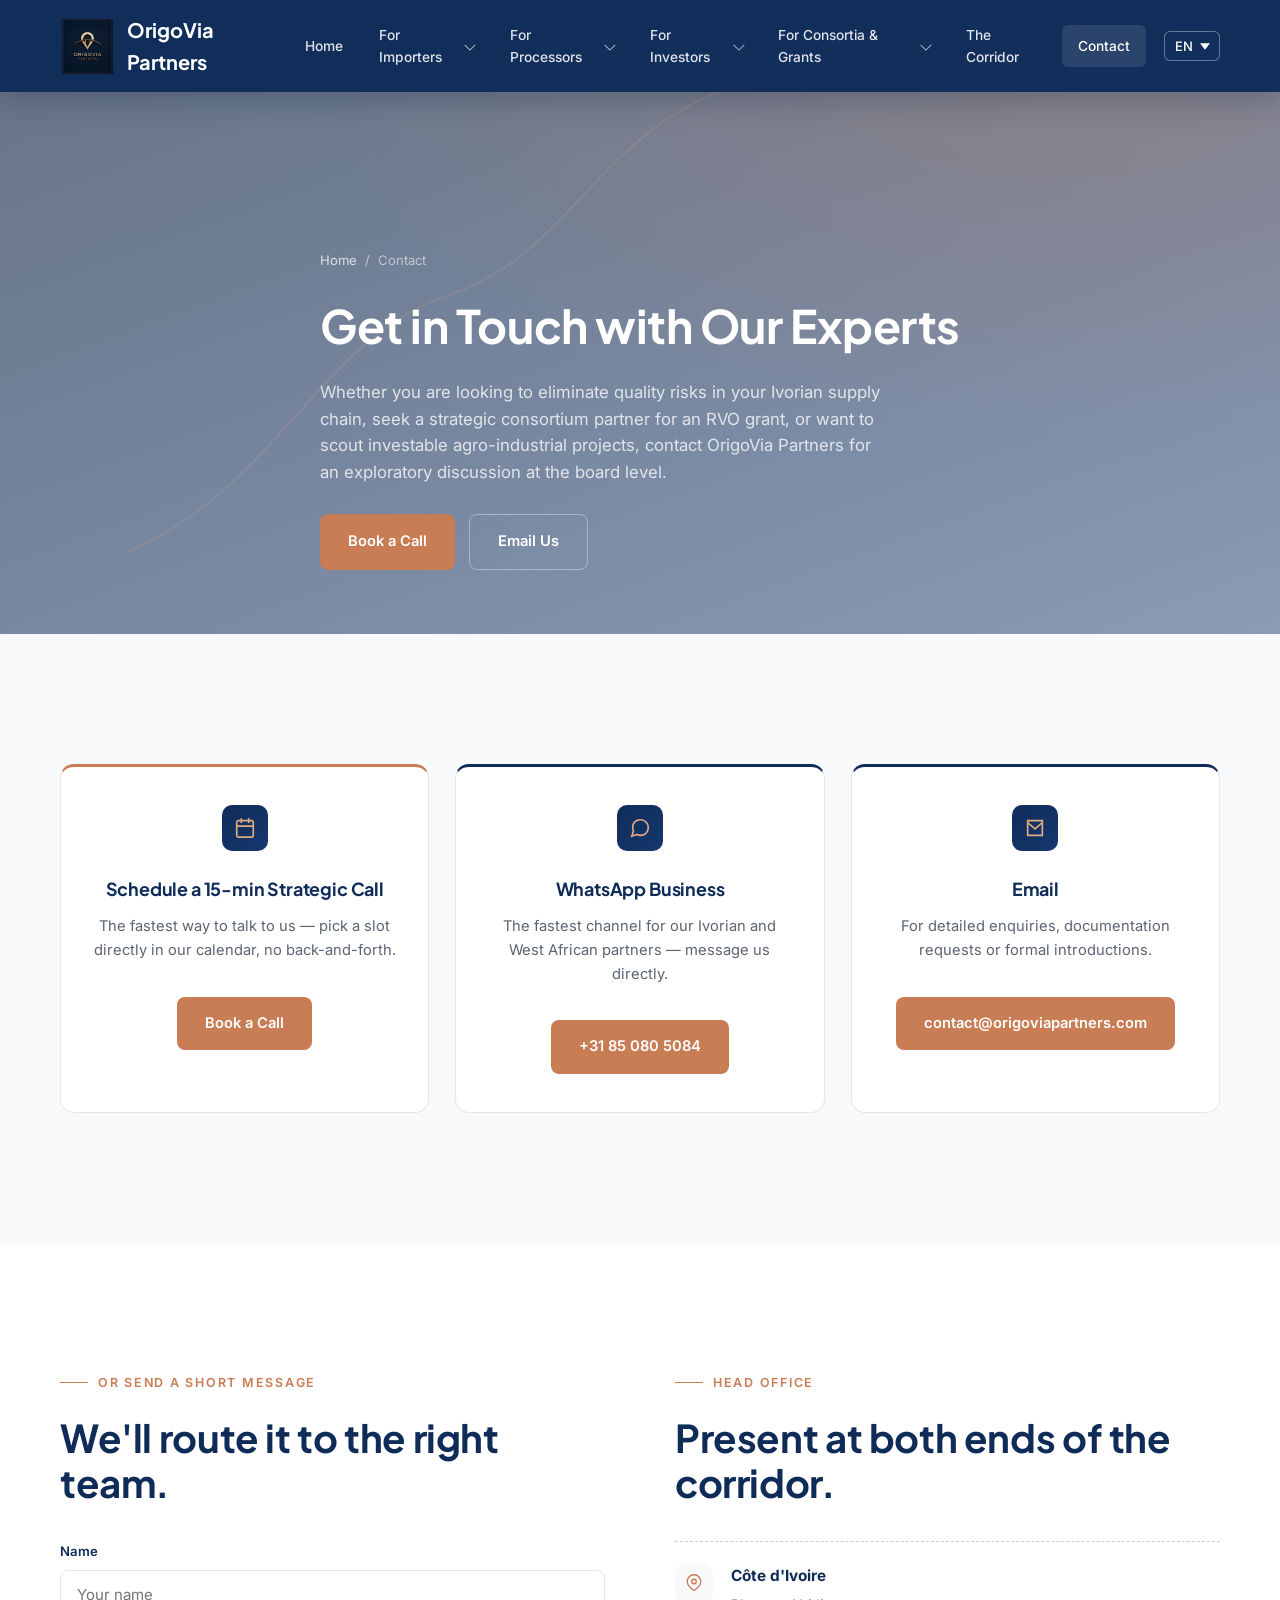
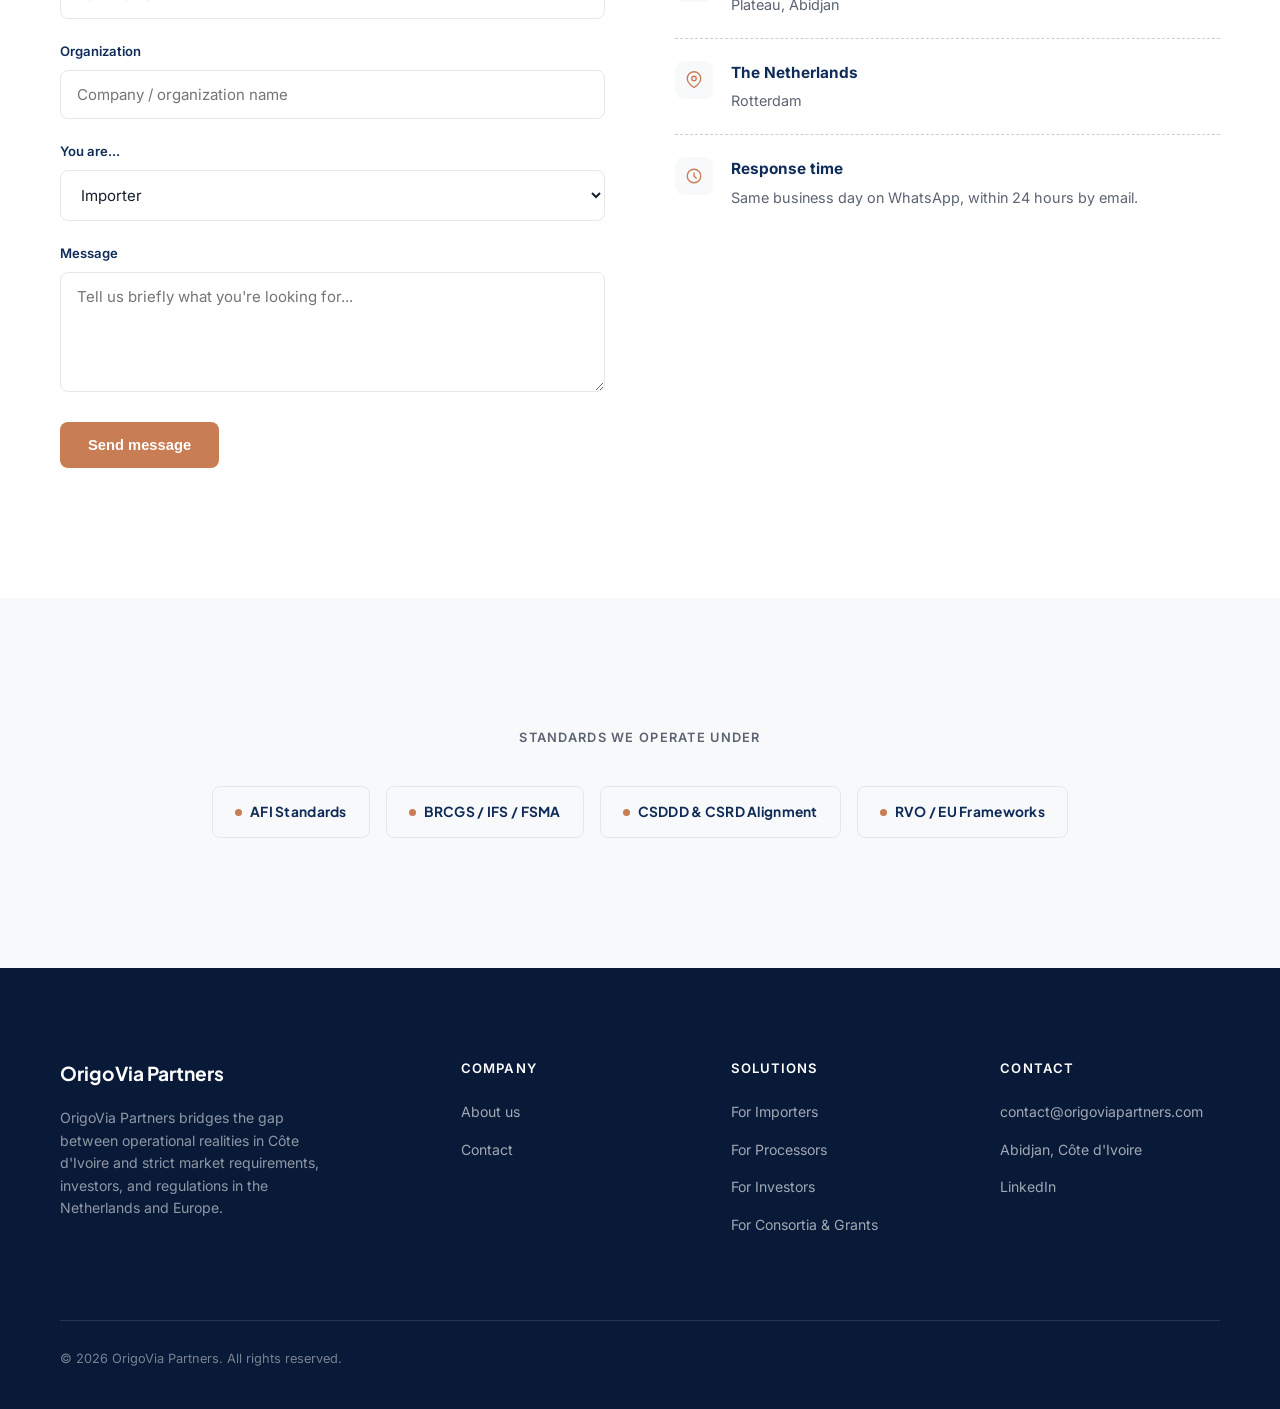
==== commit 793631c0: "Fix contact.html - WhatsApp and SEO not deployed correctly first time" ====
--- a/contact.html
+++ b/contact.html
@@ -3,7 +3,18 @@
 <head>
 <meta charset="UTF-8">
 <meta name="viewport" content="width=device-width, initial-scale=1.0">
-<title>Contact — OrigoVia Partners</title>
+<title>Contact OrigoVia Partners | Cashew Nuts Trade Experts</title>
+<meta name="description" content="Get in touch with OrigoVia Partners for cashew nut sourcing, ESG due diligence, or investment opportunities between Cote d'Ivoire and Europe.">
+<link rel="canonical" href="https://origoviapartners.com/contact.html">
+<meta property="og:type" content="website">
+<meta property="og:title" content="Contact OrigoVia Partners | Cashew Nuts Trade Experts">
+<meta property="og:description" content="Get in touch with OrigoVia Partners for cashew nut sourcing, ESG due diligence, or investment opportunities between Cote d'Ivoire and Europe.">
+<meta property="og:url" content="https://origoviapartners.com/contact.html">
+<meta property="og:image" content="https://origoviapartners.com/assets/img/hero.jpg">
+<meta property="og:site_name" content="OrigoVia Partners">
+<meta name="twitter:card" content="summary_large_image">
+<meta name="twitter:title" content="Contact OrigoVia Partners | Cashew Nuts Trade Experts">
+<meta name="twitter:description" content="Get in touch with OrigoVia Partners for cashew nut sourcing, ESG due diligence, or investment opportunities between Cote d'Ivoire and Europe.">
 <link rel="preconnect" href="https://fonts.googleapis.com">
 <link rel="preconnect" href="https://fonts.gstatic.com" crossorigin>
 <link href="https://fonts.googleapis.com/css2?family=Plus+Jakarta+Sans:wght@500;600;700;800&family=Inter:wght@400;500;600&display=swap" rel="stylesheet">
@@ -149,8 +160,7 @@
         <div class="card-icon" style="margin:0 auto 24px;"><svg viewBox="0 0 24 24" fill="none" stroke-width="1.8" stroke-linecap="round"><path d="M21 11.5a8.38 8.38 0 0 1-.9 3.8 8.5 8.5 0 0 1-7.6 4.7 8.38 8.38 0 0 1-3.8-.9L3 21l1.9-5.7a8.38 8.38 0 0 1-.9-3.8 8.5 8.5 0 0 1 4.7-7.6 8.38 8.38 0 0 1 3.8-.9h.5a8.48 8.48 0 0 1 8 8v.5z"/></svg></div>
         <h3>WhatsApp Business</h3>
         <p>The fastest channel for our Ivorian and West African partners — message us directly.</p>
-        <!-- TODO: switch to the official number once live — replace 31687564564 with 31850805084 (+31 85 080 5084) -->
-        <a href="https://wa.me/31687564564" class="btn btn-primary" style="margin-top:14px;">+31 6 87 56 45 64</a>
+        <a href="https://wa.me/31850805084" class="btn btn-primary" style="margin-top:14px;">+31 85 080 5084</a>
       </div>
       <div class="card reveal" style="text-align:center;border-top:3px solid var(--navy);">
         <div class="card-icon" style="margin:0 auto 24px;"><svg viewBox="0 0 24 24" fill="none" stroke-width="1.8" stroke-linecap="round"><path d="M4 4h16v16H4zM4 6l8 7 8-7"/></svg></div>
@@ -169,18 +179,20 @@
         <div class="eyebrow">Or send a short message</div>
         <h2>We'll route it to the right team.</h2>
       </div>
-      <form onsubmit="return false;">
+      <form name="contact" method="POST" data-netlify="true" netlify-honeypot="bot-field" action="/thank-you.html">
+        <input type="hidden" name="form-name" value="contact">
+        <p style="display:none;"><label>Don't fill this out: <input name="bot-field"></label></p>
         <div class="field">
           <label for="name">Name</label>
-          <input type="text" id="name" placeholder="Your name">
+          <input type="text" id="name" name="name" placeholder="Your name" required>
         </div>
         <div class="field">
           <label for="company">Organization</label>
-          <input type="text" id="company" placeholder="Company / organization name">
+          <input type="text" id="company" name="company" placeholder="Company / organization name">
         </div>
         <div class="field">
           <label for="interest">You are...</label>
-          <select id="interest">
+          <select id="interest" name="interest">
             <option>Importer</option>
             <option>Processor</option>
             <option>Investor</option>
@@ -189,7 +201,7 @@
         </div>
         <div class="field">
           <label for="message">Message</label>
-          <textarea id="message" placeholder="Tell us briefly what you're looking for..."></textarea>
+          <textarea id="message" name="message" placeholder="Tell us briefly what you're looking for..." required></textarea>
         </div>
         <button type="submit" class="btn btn-primary" style="border:none;cursor:pointer;">Send message</button>
       </form>
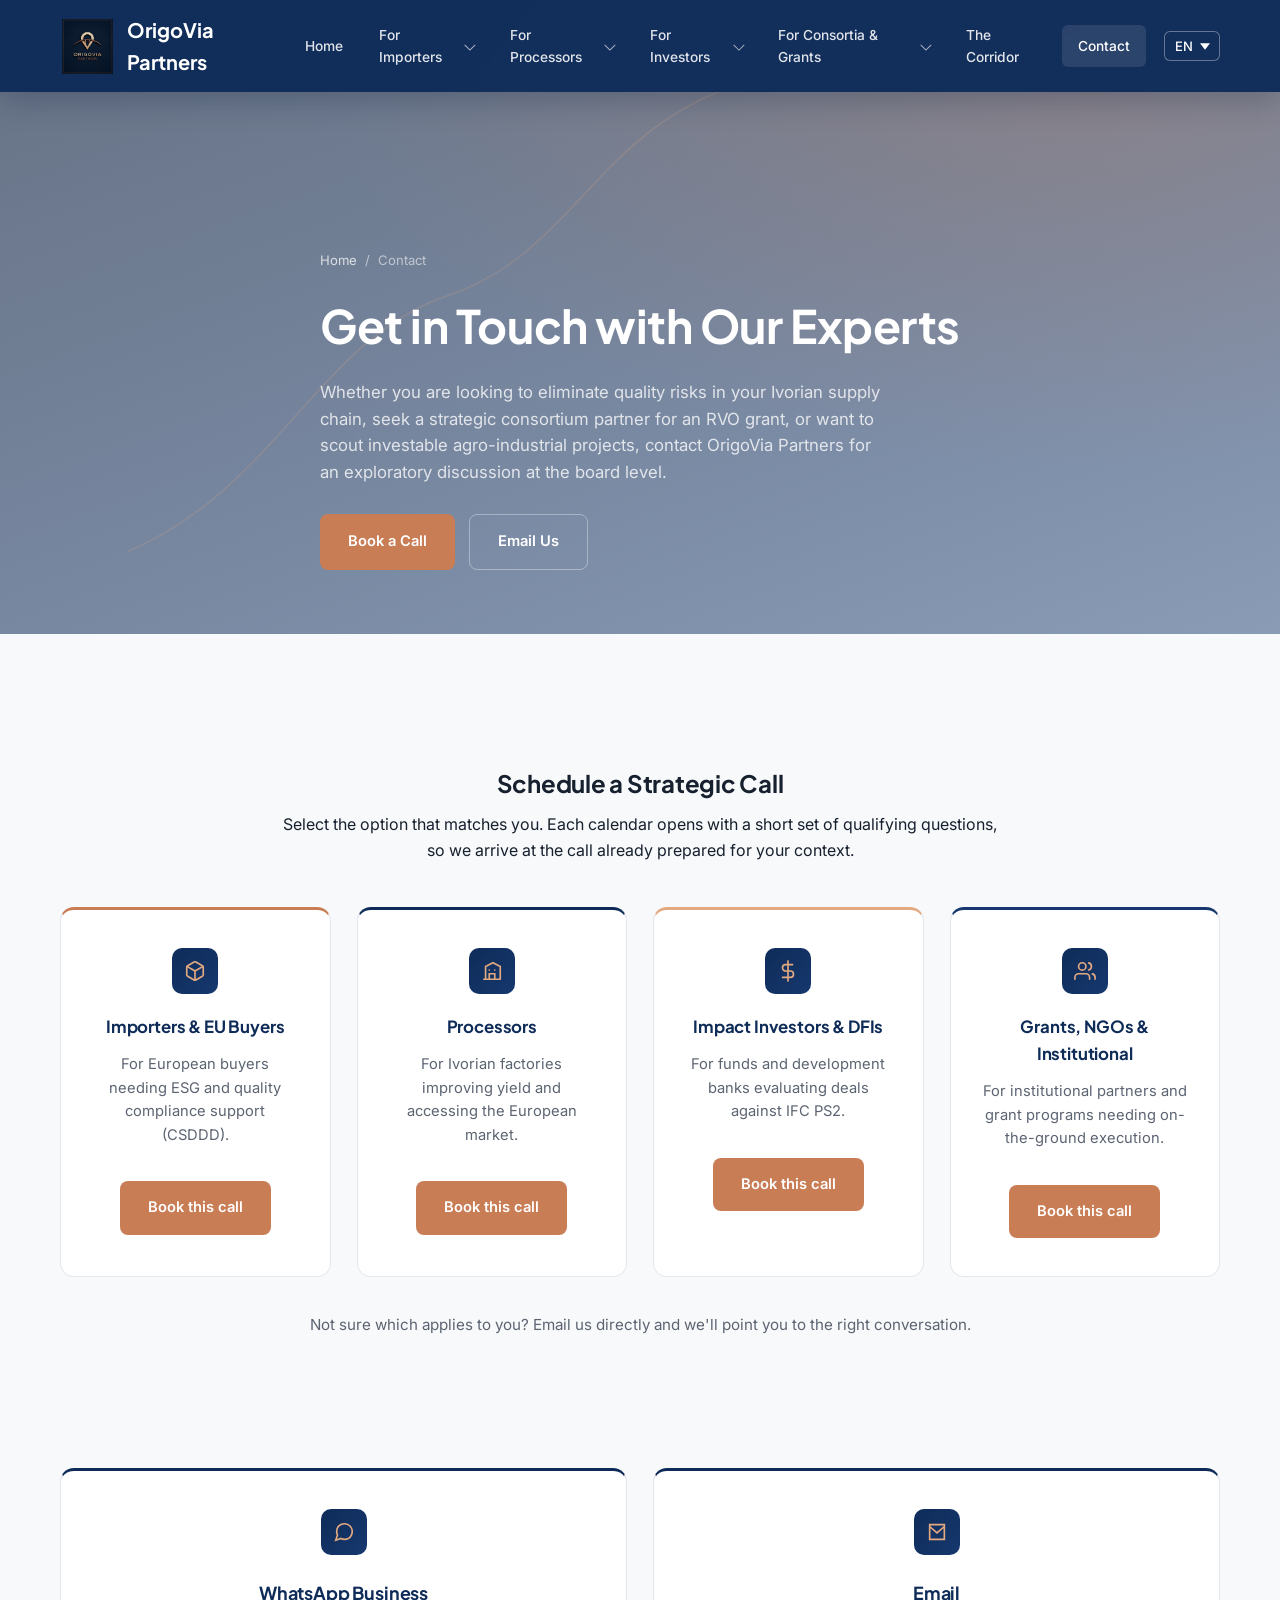
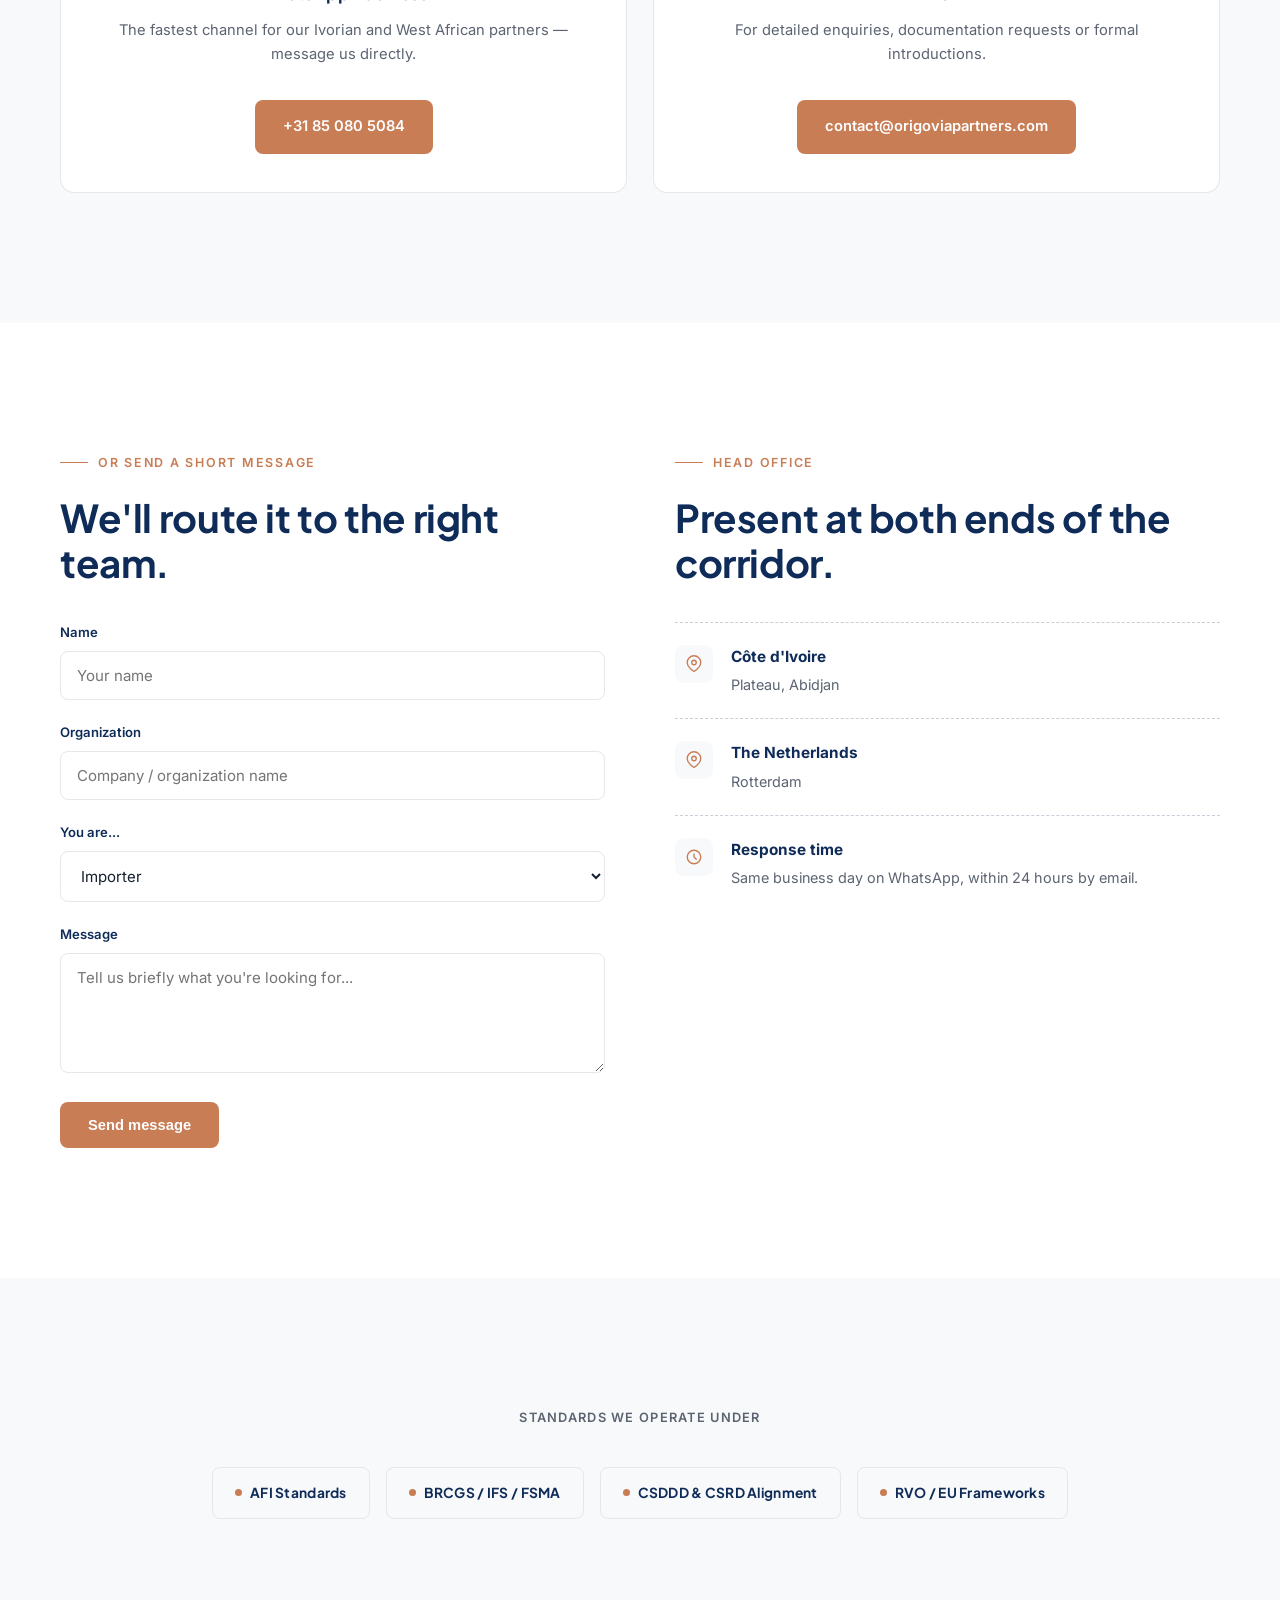
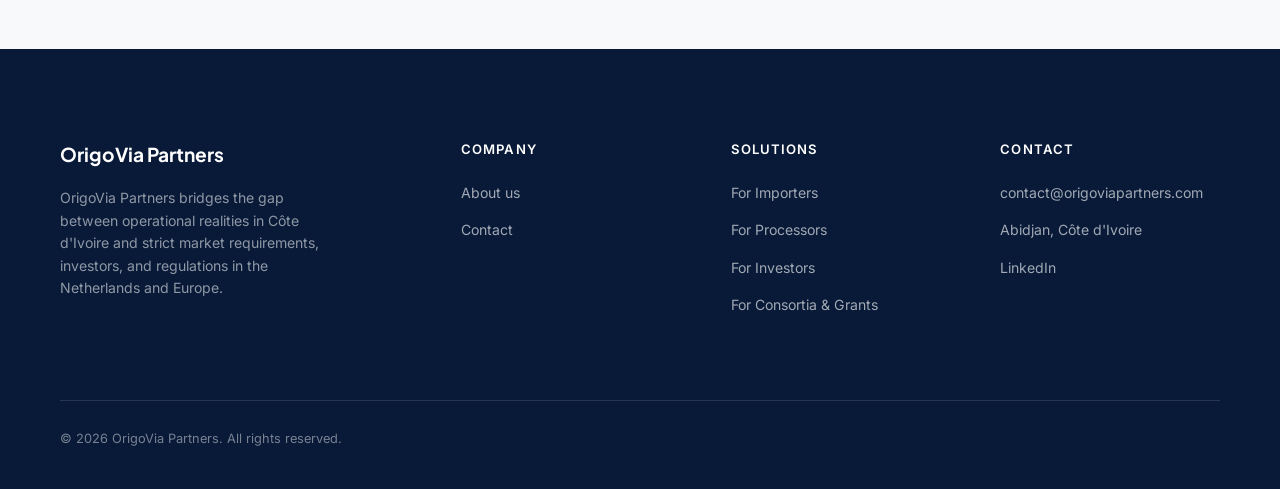
==== commit b0ed226a: "Site commenté, fichiers Netlify, 4 boutons de réservation" ====
--- a/contact.html
+++ b/contact.html
@@ -1,8 +1,15 @@
 <!DOCTYPE html>
 <html lang="en">
+<!-- PAGE : Contact.
+     Contient : 4 boutons de réservation Google Agenda, la carte WhatsApp et la carte E-mail, le formulaire de message, l'adresse du siège.
+     Le formulaire utilise Netlify Forms (messages visibles dans Netlify, onglet Forms) et redirige vers thank-you.html.
+     Le menu (en-tête), le menu mobile et le pied de page sont COPIÉS à l'identique dans les 9 pages (pas de système d'include). Toute modification de ces blocs doit être répétée dans chaque fichier .html.
+     Commentaires rédigés en français ; ils n'ont aucun effet sur l'affichage. -->
 <head>
 <meta charset="UTF-8">
+<!-- Adaptation mobile : sans cette balise, le site s'affiche en version bureau réduite sur téléphone. -->
 <meta name="viewport" content="width=device-width, initial-scale=1.0">
+<!-- RÉFÉRENCEMENT (SEO) : titre de l'onglet et de Google, meta description, adresse canonique, aperçu de partage (Open Graph pour Facebook/LinkedIn/WhatsApp, Twitter). Textes propres à chaque page : les modifier page par page. L'adresse canonical doit rester celle du domaine principal du site. -->
 <title>Contact OrigoVia Partners | Cashew Nuts Trade Experts</title>
 <meta name="description" content="Get in touch with OrigoVia Partners for cashew nut sourcing, ESG due diligence, or investment opportunities between Cote d'Ivoire and Europe.">
 <link rel="canonical" href="https://origoviapartners.com/contact.html">
@@ -15,25 +22,32 @@
 <meta name="twitter:card" content="summary_large_image">
 <meta name="twitter:title" content="Contact OrigoVia Partners | Cashew Nuts Trade Experts">
 <meta name="twitter:description" content="Get in touch with OrigoVia Partners for cashew nut sourcing, ESG due diligence, or investment opportunities between Cote d'Ivoire and Europe.">
+<!-- Polices Google Fonts (Plus Jakarta Sans pour les titres, Inter pour le texte). Si on change de police, modifier aussi les variables de police dans :root de assets/styles.css. -->
 <link rel="preconnect" href="https://fonts.googleapis.com">
 <link rel="preconnect" href="https://fonts.gstatic.com" crossorigin>
 <link href="https://fonts.googleapis.com/css2?family=Plus+Jakarta+Sans:wght@500;600;700;800&family=Inter:wght@400;500;600&display=swap" rel="stylesheet">
+<!-- Feuille de style unique du site : toutes les couleurs et mises en page sont dans assets/styles.css. -->
 <link rel="stylesheet" href="assets/styles.css">
+  <!-- Icône d'onglet (favicon). Elle pointe vers logo.jpeg ; l'idéal est un vrai fichier .png ou .ico carré. -->
   <link rel="icon" type="image/png" href="assets/img/logo.jpeg">
 </head>
 <body>
 
+<!-- EN-TÊTE FIXE. Le menu (en-tête), le menu mobile et le pied de page sont COPIÉS à l'identique dans les 9 pages (pas de système d'include). Toute modification de ces blocs doit être répétée dans chaque fichier .html.
+     L'id siteHeader est utilisé par main.js (classe scrolled au défilement). -->
 <header id="siteHeader" class="solid">
   <div class="wrap navbar">
     <a href="index.html" class="logo">
       <span class="logo-mark"><img src="assets/img/logo.jpeg" alt="OrigoVia Partners"></span>
       OrigoVia Partners
     </a>
+    <!-- Menu de bureau (caché sous 900 px). Pour ajouter une page : ajouter un <li> ici ET un bloc dans le menu mobile plus bas. -->
     <nav class="primary">
       <ul>
         <li><a href="index.html" class="top-link">Home</a></li>
         <li>
           <a href="for-importers.html" class="top-link">For Importers <span class="caret"></span></a>
+          <!-- Sous-menu déroulant (affiché au survol par le CSS). Les liens du type page.html#id visent les sections qui portent cet id. -->
           <div class="dropdown">
             <a href="for-importers.html#sourcing">The value chain challenge</a>
             <a href="for-importers.html#quality">ESG &amp; due diligence</a>
@@ -69,18 +83,22 @@
         <li><a href="contact.html" class="top-link active">Contact</a></li>
       </ul>
     </nav>
+    <!-- Conteneur du widget Google Translate. Il est caché mais NE DOIT PAS être supprimé : sinon la traduction ne marche plus (voir main.js, section 5). -->
     <div id="google_translate_element" class="gt-hidden"></div>
+    <!-- Sélecteur de langue. Pour ajouter une langue : une option ici, une option dans le sélecteur du menu mobile, et le code dans includedLanguages en bas de page. -->
     <select class="lang-switch" aria-label="Language">
       <option value="en">EN</option>
       <option value="fr">FR</option>
       <option value="nl">NL</option>
     </select>
+    <!-- Bouton hamburger (mobile). Piloté par main.js, section 4. -->
     <button class="hamburger" id="hamburger" aria-label="Menu">
       <span></span><span></span><span></span>
     </button>
   </div>
 </header>
 
+<!-- MENU MOBILE : voile sombre puis panneau latéral. Doit contenir les mêmes pages que le menu de bureau. -->
 <div class="mobile-nav-backdrop" id="mobileBackdrop"></div>
 <nav class="mobile-nav" id="mobileNav">
   <select class="lang-switch" aria-label="Language">
@@ -130,7 +148,9 @@
   <a href="contact.html">Contact</a>
 </nav>
 
+<!-- Section sur fond blanc. -->
 <section class="page-banner">
+  <!-- Tracé décoratif animé (SVG) : purement visuel, sans lien avec les données. -->
   <div class="hero-route">
     <svg viewBox="0 0 1200 800" preserveAspectRatio="xMidYMid slice">
       <path class="route-path" d="M120,620 C260,560 300,420 420,380 C540,340 560,220 700,180 C820,150 900,220 1040,140" />
@@ -141,21 +161,56 @@
     <h1>Get in Touch with Our Experts</h1>
     <p class="lead">Whether you are looking to eliminate quality risks in your Ivorian supply chain, seek a strategic consortium partner for an RVO grant, or want to scout investable agro-industrial projects, contact OrigoVia Partners for an exploratory discussion at the board level.</p>
     <div class="hero-actions" style="margin-top:28px;display:flex;gap:14px;flex-wrap:wrap;">
-      <a href="https://calendly.com/origoviapartners/15min" class="btn btn-primary">Book a Call</a>
+      <a href="#book-a-call" class="btn btn-primary">Book a Call</a>
       <a href="mailto:contact@origoviapartners.com" class="btn btn-ghost">Email Us</a>
     </div>
   </div>
 </section>
 
-<section class="section-light">
-  <div class="wrap">
-    <div class="card-grid cols-3">
+<!-- RÉSERVATION D'APPEL : 4 boutons, un par profil, chacun vers un agenda Google distinct (ordre : Importers, Processors, Investors/DFIs, Grants/NGOs).
+     Pour changer un agenda : remplacer l'URL calendar.app.google/... dans le href du bouton. Garder target="_blank" rel="noopener" (sécurité : la page ouverte ne peut pas contrôler celle-ci).
+     Il n'y a volontairement pas de catégorie « Autre » : le lien e-mail sous les boutons sert de solution de repli. -->
+<section class="section-light" id="book-a-call">
+  <div class="wrap">
+    <div style="text-align:center;max-width:720px;margin:0 auto 44px;">
+      <h2>Schedule a Strategic Call</h2>
+      <p class="lead" style="margin-top:10px;">Select the option that matches you. Each calendar opens with a short set of qualifying questions, so we arrive at the call already prepared for your context.</p>
+    </div>
+    <div class="card-grid">
       <div class="card reveal" style="text-align:center;border-top:3px solid var(--terracotta);">
-        <div class="card-icon" style="margin:0 auto 24px;"><svg viewBox="0 0 24 24" fill="none" stroke-width="1.8" stroke-linecap="round"><rect x="3" y="4" width="18" height="18" rx="2"/><path d="M16 2v4M8 2v4M3 10h18"/></svg></div>
-        <h3>Schedule a 15-min Strategic Call</h3>
-        <p>The fastest way to talk to us — pick a slot directly in our calendar, no back-and-forth.</p>
-        <a href="https://calendly.com/origoviapartners/15min" class="btn btn-primary" style="margin-top:14px;">Book a Call</a>
-      </div>
+        <div class="card-icon" style="margin:0 auto 20px;"><svg viewBox="0 0 24 24" fill="none" stroke-width="1.8" stroke-linecap="round"><path d="M21 16V8a2 2 0 0 0-1-1.73l-7-4a2 2 0 0 0-2 0l-7 4A2 2 0 0 0 3 8v8a2 2 0 0 0 1 1.73l7 4a2 2 0 0 0 2 0l7-4A2 2 0 0 0 21 16z"/><path d="M3.27 6.96 12 12.01l8.73-5.05M12 22.08V12"/></svg></div>
+        <h3 style="font-size:1.05rem;">Importers &amp; EU Buyers</h3>
+        <p style="font-size:.92rem;">For European buyers needing ESG and quality compliance support (CSDDD).</p>
+        <a href="https://calendar.app.google/6U9vUiz1NiB9xsqk6" class="btn btn-primary" style="margin-top:14px;" target="_blank" rel="noopener">Book this call</a>
+      </div>
+      <div class="card reveal" style="text-align:center;border-top:3px solid var(--navy);">
+        <div class="card-icon" style="margin:0 auto 20px;"><svg viewBox="0 0 24 24" fill="none" stroke-width="1.8" stroke-linecap="round"><path d="M3 21h18M5 21V7l8-4 8 4v14M9 21v-6h6v6M9 11h.01M15 11h.01M9 15h.01M15 15h.01"/></svg></div>
+        <h3 style="font-size:1.05rem;">Processors</h3>
+        <p style="font-size:.92rem;">For Ivorian factories improving yield and accessing the European market.</p>
+        <a href="https://calendar.app.google/NPsir18UULUJXDTe7" class="btn btn-primary" style="margin-top:14px;" target="_blank" rel="noopener">Book this call</a>
+      </div>
+      <div class="card reveal" style="text-align:center;border-top:3px solid var(--terracotta-light);">
+        <div class="card-icon" style="margin:0 auto 20px;"><svg viewBox="0 0 24 24" fill="none" stroke-width="1.8" stroke-linecap="round"><path d="M12 1v22M17 5H9.5a3.5 3.5 0 0 0 0 7h5a3.5 3.5 0 0 1 0 7H6"/></svg></div>
+        <h3 style="font-size:1.05rem;">Impact Investors &amp; DFIs</h3>
+        <p style="font-size:.92rem;">For funds and development banks evaluating deals against IFC PS2.</p>
+        <a href="https://calendar.app.google/eEkmzYggb95Feuht6" class="btn btn-primary" style="margin-top:14px;" target="_blank" rel="noopener">Book this call</a>
+      </div>
+      <div class="card reveal" style="text-align:center;border-top:3px solid var(--navy-mid);">
+        <div class="card-icon" style="margin:0 auto 20px;"><svg viewBox="0 0 24 24" fill="none" stroke-width="1.8" stroke-linecap="round"><path d="M17 21v-2a4 4 0 0 0-4-4H5a4 4 0 0 0-4 4v2"/><circle cx="9" cy="7" r="4"/><path d="M23 21v-2a4 4 0 0 0-3-3.87M16 3.13a4 4 0 0 1 0 7.75"/></svg></div>
+        <h3 style="font-size:1.05rem;">Grants, NGOs &amp; Institutional</h3>
+        <p style="font-size:.92rem;">For institutional partners and grant programs needing on-the-ground execution.</p>
+        <a href="https://calendar.app.google/dyjhPqUeMMbzfX3ZA" class="btn btn-primary" style="margin-top:14px;" target="_blank" rel="noopener">Book this call</a>
+      </div>
+    </div>
+    <p style="text-align:center;margin-top:36px;color:var(--ink-soft);font-size:.95rem;">Not sure which applies to you? <a href="mailto:contact@origoviapartners.com">Email us directly</a> and we'll point you to the right conversation.</p>
+  </div>
+</section>
+
+<!-- Cartes WhatsApp et E-mail. Le lien WhatsApp a le format https://wa.me/NUMÉRO : indicatif pays suivi du numéro, sans + ni espaces (31850805084 = +31 85 080 5084).
+     Pour changer l'e-mail : modifier le href mailto: ET le texte du bouton (et le pied de page des 9 pages). -->
+<section class="section-light" style="padding-top:0;">
+  <div class="wrap">
+    <div class="card-grid cols-2">
       <div class="card reveal" style="text-align:center;border-top:3px solid var(--navy);">
         <div class="card-icon" style="margin:0 auto 24px;"><svg viewBox="0 0 24 24" fill="none" stroke-width="1.8" stroke-linecap="round"><path d="M21 11.5a8.38 8.38 0 0 1-.9 3.8 8.5 8.5 0 0 1-7.6 4.7 8.38 8.38 0 0 1-3.8-.9L3 21l1.9-5.7a8.38 8.38 0 0 1-.9-3.8 8.5 8.5 0 0 1 4.7-7.6 8.38 8.38 0 0 1 3.8-.9h.5a8.48 8.48 0 0 1 8 8v.5z"/></svg></div>
         <h3>WhatsApp Business</h3>
@@ -172,6 +227,7 @@
   </div>
 </section>
 
+<!-- MESSAGE ÉCRIT + ADRESSE DU SIÈGE (deux colonnes). -->
 <section>
   <div class="wrap form-grid">
     <div class="reveal">
@@ -179,6 +235,7 @@
         <div class="eyebrow">Or send a short message</div>
         <h2>We'll route it to the right team.</h2>
       </div>
+      <!-- FORMULAIRE (Netlify Forms) : data-netlify="true" fait enregistrer les messages dans Netlify (Project > Forms). form-name et name sont OBLIGATOIRES sur chaque champ. Le champ caché bot-field est un piège à robots (anti-spam) : ne pas le supprimer. Après envoi, le visiteur est redirigé vers thank-you.html. Si vous ajoutez un champ, ajoutez-lui un attribut name. -->
       <form name="contact" method="POST" data-netlify="true" netlify-honeypot="bot-field" action="/thank-you.html">
         <input type="hidden" name="form-name" value="contact">
         <p style="display:none;"><label>Don't fill this out: <input name="bot-field"></label></p>
@@ -227,6 +284,7 @@
   </div>
 </section>
 
+<!-- Barre des standards (textes stylés, pas des logos). -->
 <section class="section-light">
   <div class="wrap">
     <div class="trust-label reveal">Standards we operate under</div>
@@ -239,6 +297,7 @@
   </div>
 </section>
 
+<!-- PIED DE PAGE : colonnes de liens, e-mail contact@origoviapartners.com, lien LinkedIn. Copié dans les 9 pages. -->
 <footer>
   <div class="wrap">
     <div class="footer-grid">
@@ -259,13 +318,16 @@
         <ul><li><a href="mailto:contact@origoviapartners.com">contact@origoviapartners.com</a></li><li><a href="contact.html">Abidjan, Côte d'Ivoire</a></li><li><a href="https://www.linkedin.com/company/origovia-partners" target="_blank" rel="noopener">LinkedIn</a></li></ul>
       </div>
     </div>
+    <!-- Ligne du bas du pied de page : droits d'auteur et liens légaux (privacy.html, cookies.html). -->
     <div class="footer-bottom">
       <span>© 2026 OrigoVia Partners. All rights reserved.</span>
     </div>
   </div>
 </footer>
 
+<!-- SCRIPTS : main.js gère les animations, le menu mobile, le sélecteur de langue et les onglets (voir l'en-tête de assets/main.js). -->
 <script src="assets/main.js"></script>
+<!-- Initialisation de Google Translate : includedLanguages liste les langues proposées. Les traductions sont automatiques et peuvent contenir des erreurs. -->
 <script type="text/javascript">
   function googleTranslateElementInit() {
     new google.translate.TranslateElement({
@@ -276,6 +338,7 @@
     }, 'google_translate_element');
   }
 </script>
+<!-- Script externe de Google (seule dépendance tierce avec Google Fonts). Il fait que Google reçoit les visites des pages : à mentionner dans la politique de confidentialité. -->
 <script type="text/javascript" src="https://translate.google.com/translate_a/element.js?cb=googleTranslateElementInit"></script>
 </body>
 </html>
--- a/assets/styles.css
+++ b/assets/styles.css
@@ -1,9 +1,29 @@
 /* ===========================================================
-   OrigioVia Partners — shared design system
-   Palette: navy #0F2C59 / terracotta #C87D55 / light #F8F9FA
-   Type: Plus Jakarta Sans (display) + Inter (body)
+   OrigoVia Partners : feuille de style commune (design system)
+   ===========================================================
+   Cette feuille est chargée par les 9 pages avec
+   <link rel="stylesheet" href="assets/styles.css">.
+   Palette : bleu marine #0F2C59 / terracotta #C87D55 / gris clair #F8F9FA
+   Polices : Plus Jakarta Sans (titres) + Inter (texte courant)
+
+   Plan du fichier :
+     1. Variables, réinitialisation, conteneur
+     2. Navigation de bureau
+     3. Hero d'accueil et bannières des pages intérieures
+     4. Sections génériques, chiffres clés, cartes, étapes
+     5. Bannières citation, trust bar, statistiques
+     6. Formulaire de contact, pied de page
+     7. Animation d'apparition et adaptation aux écrans (media queries)
+     8. Ajouts : carte du corridor, composants des pages de service
+     9. Menu mobile et sélecteur de langue
+    10. Tableau comparatif (page For Processors)
+    11. Règle qui masque le badge Netlify
+
+   Pour changer une couleur de marque, modifiez les variables de :root
+   ci-dessous plutôt que les valeurs dans chaque règle.
    =========================================================== */
 :root{
+  /* Couleurs de marque : modifier ici change la couleur sur tout le site. */
   --navy: #0F2C59;
   --navy-deep: #081A38;
   --navy-mid: #16386E;
@@ -11,25 +31,33 @@
   --terracotta-light: #E3A981;
   --bg-light: #F8F9FA;
   --bg-white: #FFFFFF;
+  /* Couleurs du texte (principal et atténué) */
   --ink: #16202E;
   --ink-soft: #5C6472;
+  /* Couleur des filets et des bordures */
   --line: #E4E7EC;
+  /* Polices (chargées depuis Google Fonts dans le <head> de chaque page) */
   --display: 'Plus Jakarta Sans', sans-serif;
   --body: 'Inter', sans-serif;
 }
+/* Réinitialisation de base : supprime les marges par défaut et inclut les bordures dans les largeurs. */
 *{margin:0;padding:0;box-sizing:border-box;}
+/* Défilement fluide pour les liens #ancre (coupé plus bas si le visiteur réduit les animations). */
 html{scroll-behavior:smooth;}
 body{font-family:var(--body);color:var(--ink);background:var(--bg-white);line-height:1.6;overflow-x:hidden;}
 img{max-width:100%;display:block;}
 a{text-decoration:none;color:inherit;}
 ul{list-style:none;}
+/* .wrap : conteneur centré de 1240 px maximum, utilisé dans presque toutes les sections. */
 .wrap{max-width:1240px;margin:0 auto;padding:0 40px;}
 h1,h2,h3{font-family:var(--display);letter-spacing:-0.01em;}
 
 /* ---------- NAV ---------- */
+/* En-tête fixe en haut de page. La classe .scrolled est ajoutée par main.js au défilement ; .solid est écrite directement dans le HTML des pages intérieures. */
 header{position:fixed;top:0;left:0;right:0;z-index:100;transition:background .35s ease, box-shadow .35s ease, padding .35s ease;padding:26px 0;}
 header.scrolled, header.solid{background:rgba(15,44,89,0.97);box-shadow:0 8px 30px rgba(8,26,56,.25);padding:14px 0;backdrop-filter:blur(6px);}
 .navbar{display:flex;align-items:center;justify-content:space-between;}
+/* Logo (image + nom) en haut à gauche de l'en-tête. */
 .logo{
     font-family:var(--display);
     font-weight:700;
@@ -62,6 +90,7 @@
     display:block;
 }
 
+/* Menu principal de bureau. Il est caché sous 900 px (voir plus bas) et remplacé par le menu mobile. */
 nav.primary{
     display:flex;
     gap:6px;
@@ -71,43 +100,53 @@
 nav.primary a.top-link{color:rgba(255,255,255,.88);font-size:.86rem;font-weight:500;padding:10px 16px;display:flex;align-items:center;gap:6px;border-radius:6px;transition:background .2s;}
 nav.primary a.top-link.active{color:#fff;background:rgba(255,255,255,.1);}
 nav.primary a.top-link:hover{background:rgba(255,255,255,.08);color:#fff;}
+/* Petite flèche des entrées de menu qui ont un sous-menu. */
 .caret{width:8px;height:8px;border-right:1.5px solid currentColor;border-bottom:1.5px solid currentColor;transform:rotate(45deg);margin-top:-3px;opacity:.7;}
+/* Sous-menu déroulant : caché par défaut, affiché au survol de l'élément parent (règle suivante). */
 .dropdown{position:absolute;top:calc(100% + 10px);left:0;min-width:230px;background:#fff;border-radius:10px;box-shadow:0 20px 45px rgba(8,26,56,.18);padding:10px;opacity:0;visibility:hidden;transform:translateY(8px);transition:all .22s ease;}
 li:hover .dropdown{opacity:1;visibility:visible;transform:translateY(0);}
 .dropdown a{display:block;padding:11px 14px;border-radius:7px;font-size:.86rem;color:var(--navy);font-weight:500;}
 .dropdown a:hover{background:var(--bg-light);color:var(--terracotta);}
+/* .nav-cta : bouton d'action de l'en-tête. Non utilisé dans le HTML actuel (réservé pour un futur bouton Contact). */
 .nav-cta{background:var(--terracotta);color:#fff;padding:11px 22px;border-radius:7px;font-size:.85rem;font-weight:600;margin-left:12px;transition:background .2s;}
 .nav-cta:hover{background:#b56a45;}
 
 /* ---------- HOMEPAGE HERO ---------- */
+/* Bloc d'accueil plein écran : image de fond (.section-bg), voile en dégradé (::before) et tracé animé de la route (.hero-route). */
 .hero{position:relative;min-height:100vh;display:flex;align-items:center;overflow:hidden;}
 .hero::before{content:'';position:absolute;inset:0;z-index:1;background-image:
   radial-gradient(ellipse at 15% 20%, rgba(200,125,85,.28), transparent 45%),
   linear-gradient(160deg, rgba(8,26,56,.62) 0%, rgba(15,44,89,.56) 55%, rgba(22,56,110,.5) 100%);}
+/* Image de fond qui couvre toute la section (hero et bannières). */
 .section-bg{position:absolute;inset:0;width:100%;height:100%;object-fit:cover;z-index:0;}
 .hero-route{position:absolute;inset:0;width:100%;height:100%;opacity:.55;z-index:1;}
 .hero-route svg{width:100%;height:100%;}
+/* Tracé animé : le trait se dessine peu à peu (animation draw), puis les points apparaissent (fadein). */
 .route-path{fill:none;stroke:var(--terracotta-light);stroke-width:1.4;stroke-dasharray:1000;stroke-dashoffset:1000;opacity:.55;animation:draw 3.5s ease forwards .4s;}
 @keyframes draw{to{stroke-dashoffset:0;}}
 .route-node{fill:var(--terracotta);opacity:0;animation:fadein .6s ease forwards;}
 @keyframes fadein{to{opacity:1;}}
 .hero-content{position:relative;z-index:2;padding-top:80px;}
+/* .eyebrow : petit texte en majuscules placé au-dessus d'un titre. */
 .eyebrow{color:var(--terracotta-light);font-size:.78rem;font-weight:600;letter-spacing:.14em;text-transform:uppercase;margin-bottom:22px;display:flex;align-items:center;gap:10px;}
 .eyebrow::before{content:"";width:28px;height:1px;background:var(--terracotta-light);}
 .hero h1{color:#fff;font-size:clamp(2.4rem, 4.6vw, 4.1rem);font-weight:700;line-height:1.08;max-width:820px;margin-bottom:26px;}
 .hero h1 em{color:var(--terracotta-light);font-style:normal;}
 .hero p.lead{color:rgba(255,255,255,.78);font-size:1.12rem;max-width:560px;margin-bottom:42px;font-weight:400;}
 .cta-row{display:flex;gap:16px;flex-wrap:wrap;}
+/* Boutons : .btn-primary (terracotta, plein) et .btn-ghost (contour blanc, pour fonds sombres). */
 .btn{display:inline-flex;align-items:center;gap:10px;padding:15px 28px;border-radius:8px;font-size:.92rem;font-weight:600;transition:all .22s ease;}
 .btn-primary{background:var(--terracotta);color:#fff;}
 .btn-primary:hover{background:#b56a45;transform:translateY(-2px);}
 .btn-ghost{border:1px solid rgba(255,255,255,.35);color:#fff;}
 .btn-ghost:hover{background:rgba(255,255,255,.1);border-color:rgba(255,255,255,.6);}
+/* Indication 'Scroll' en bas du hero (page d'accueil uniquement). */
 .scroll-cue{position:absolute;bottom:38px;left:50%;transform:translateX(-50%);color:rgba(255,255,255,.55);font-size:.72rem;letter-spacing:.12em;text-transform:uppercase;display:flex;flex-direction:column;align-items:center;gap:10px;z-index:2;}
 .scroll-cue .line{width:1px;height:34px;background:linear-gradient(to bottom, rgba(255,255,255,.6), transparent);animation:pulse 2s infinite;}
 @keyframes pulse{0%,100%{opacity:.4;}50%{opacity:1;}}
 
 /* ---------- INNER PAGE BANNER (For Importers / Processors / About / Contact) ---------- */
+/* Bannière des pages intérieures : même principe que le hero, mais plus basse (46 % de la hauteur de l'écran). */
 .page-banner{position:relative;min-height:46vh;display:flex;align-items:flex-end;padding-bottom:64px;overflow:hidden;margin-top:0;}
 .page-banner::before{content:'';position:absolute;inset:0;z-index:1;background-image:
   radial-gradient(ellipse at 85% 10%, rgba(200,125,85,.24), transparent 50%),
@@ -116,13 +155,17 @@
 .page-banner .wrap{position:relative;z-index:2;padding-top:120px;}
 .page-banner h1{color:#fff;font-size:clamp(2rem,3.6vw,3rem);font-weight:700;max-width:760px;margin-bottom:16px;}
 .page-banner p.lead{color:rgba(255,255,255,.78);font-size:1.05rem;max-width:560px;margin-bottom:0;}
+/* Fil d'Ariane (Home / Page) dans la bannière. */
 .breadcrumb{display:flex;gap:8px;align-items:center;color:rgba(255,255,255,.55);font-size:.82rem;margin-bottom:18px;}
 .breadcrumb a{color:rgba(255,255,255,.75);}
 .breadcrumb a:hover{color:var(--terracotta-light);}
 
 /* ---------- SECTIONS GENERIC ---------- */
+/* ATTENTION : cette règle s'applique à TOUTES les balises <section> (130 px de marge verticale). Pour une section différente, utilisez un style en ligne ou une classe dédiée. */
 section{padding:130px 0;}
+/* .section-light : fond gris très clair, pour alterner avec les sections blanches. */
 .section-light{background:var(--bg-light);}
+/* .section-head : bloc de titre d'une section (eyebrow + h2 + texte). */
 .section-head{max-width:640px;margin-bottom:70px;}
 .section-head .eyebrow{color:var(--terracotta);}
 .section-head .eyebrow::before{background:var(--terracotta);}
@@ -131,6 +174,7 @@
 .section-head.center{margin-left:auto;margin-right:auto;text-align:center;}
 
 /* ---------- KPI BAND ---------- */
+/* Bande bleue de chiffres clés. Les nombres sont animés par main.js (attributs data-target et data-suffix dans le HTML). */
 .kpi-band{background:var(--navy);position:relative;padding:90px 0;overflow:hidden;}
 .kpi-band::before{content:"";position:absolute;inset:0;background:radial-gradient(ellipse at 85% 30%, rgba(200,125,85,.14), transparent 50%);}
 .kpi-grid{position:relative;display:grid;grid-template-columns:repeat(4,1fr);gap:0;}
@@ -140,9 +184,11 @@
 .kpi .label{color:rgba(255,255,255,.75);font-size:.86rem;font-weight:500;max-width:180px;}
 
 /* ---------- CARDS ---------- */
+/* Grille de cartes : 4 colonnes par défaut ; .cols-2 pour 2 colonnes (.cols-3 existe mais n'est pas utilisé). Passe à 2 puis 1 colonne sur petits écrans. */
 .card-grid{display:grid;grid-template-columns:repeat(4,1fr);gap:26px;}
 .card-grid.cols-3{grid-template-columns:repeat(3,1fr);}
 .card-grid.cols-2{grid-template-columns:repeat(2,1fr);}
+/* Une carte : fond blanc, léger soulèvement au survol. */
 .card{background:#fff;border:1px solid var(--line);border-radius:14px;padding:38px 30px;transition:transform .25s ease, box-shadow .25s ease, border-color .25s ease;}
 .card:hover{transform:translateY(-6px);box-shadow:0 24px 50px rgba(15,44,89,.1);border-color:transparent;}
 .card-icon{width:46px;height:46px;border-radius:10px;background:linear-gradient(135deg,var(--navy),var(--navy-mid));display:flex;align-items:center;justify-content:center;margin-bottom:24px;}
@@ -154,6 +200,7 @@
 .card:hover a.card-link .arrow{transform:translateX(4px);}
 
 /* ---------- NUMBERED STEP LIST (process) ---------- */
+/* Liste d'étapes numérotées (.step-list et .step). Non utilisée dans les pages actuelles. */
 .step-list{display:flex;flex-direction:column;}
 .step{display:grid;grid-template-columns:70px 1fr;gap:28px;padding:34px 0;border-top:1px dashed #C9CFD8;}
 .step:first-child{border-top:none;}
@@ -162,6 +209,7 @@
 .step p{color:var(--ink-soft);font-size:.94rem;max-width:640px;}
 
 /* ---------- PARALLAX BANNER ---------- */
+/* Bannière 'citation' sur fond bleu (pages For ...). Le dessin de carte est un SVG placé dans .map-overlay. */
 .parallax-banner{position:relative;min-height:64vh;display:flex;align-items:center;background:
   linear-gradient(160deg, rgba(8,26,56,.92), rgba(15,44,89,.85)), var(--navy);
   background-attachment:fixed;background-size:cover;background-position:center;overflow:hidden;}
@@ -174,6 +222,7 @@
 .quote .attribution{color:rgba(255,255,255,.65);font-size:.88rem;}
 
 /* ---------- ORIGINS / TWO-COL LAYOUT ---------- */
+/* Mise en page à deux colonnes (texte + visuel) de la section 'About' de l'accueil. Les classes .origin-list et .map-visual ne sont pas utilisées aujourd'hui. */
 .origins-layout{display:grid;grid-template-columns:1fr 1fr;gap:70px;align-items:center;}
 .origin-list{display:grid;grid-template-columns:1fr 1fr;gap:22px 30px;margin-top:36px;}
 .origin-item{border-top:1px dashed #C9CFD8;padding-top:16px;}
@@ -183,6 +232,7 @@
 .map-visual svg{width:100%;height:100%;}
 
 /* ---------- TRUST BAR ---------- */
+/* Barre 'Standards we operate under' (page d'accueil). Les .badge sont du texte stylé, pas de vrais logos : pour afficher un logo officiel, remplacer le texte d'un .badge par une balise <img>. */
 .trust-bar{background:var(--bg-white);padding:70px 0;border-top:1px solid var(--line);border-bottom:1px solid var(--line);}
 .trust-label{text-align:center;color:var(--ink-soft);font-size:.8rem;letter-spacing:.1em;text-transform:uppercase;margin-bottom:38px;font-weight:600;}
 .badge-row{display:flex;justify-content:center;align-items:center;flex-wrap:wrap;gap:16px;}
@@ -190,12 +240,14 @@
 .badge .dot{width:7px;height:7px;border-radius:50%;background:var(--terracotta);}
 
 /* ---------- STAT ROW (compact, for inner pages) ---------- */
+/* Rangée de 3 statistiques compactes (pages For Importers et For Processors). */
 .stat-row{display:grid;grid-template-columns:repeat(3,1fr);gap:30px;}
 .stat{border-top:2px solid var(--terracotta);padding-top:18px;}
 .stat .num{font-family:var(--display);font-size:2.2rem;font-weight:800;color:var(--navy);}
 .stat .label{color:var(--ink-soft);font-size:.86rem;margin-top:6px;}
 
 /* ---------- FORM (contact) ---------- */
+/* Formulaire et coordonnées de contact (contact.html). Chaque champ est dans un <div class="field">. */
 .form-grid{display:grid;grid-template-columns:1fr 1fr;gap:70px;align-items:flex-start;}
 .field{margin-bottom:22px;}
 .field label{display:block;font-size:.82rem;font-weight:600;color:var(--navy);margin-bottom:8px;}
@@ -210,6 +262,7 @@
 .contact-info-item p{color:var(--ink-soft);font-size:.9rem;}
 
 /* ---------- TEAM GRID (about) ---------- */
+/* Équipe (.team-grid) : style prévu pour une page 'About' absente de la structure actuelle. Non utilisé aujourd'hui. */
 .team-grid{display:grid;grid-template-columns:repeat(4,1fr);gap:26px;}
 .team-card{text-align:left;}
 .team-photo{aspect-ratio:1/1;border-radius:14px;background:linear-gradient(150deg,var(--navy),var(--navy-mid));margin-bottom:18px;position:relative;overflow:hidden;display:flex;align-items:center;justify-content:center;}
@@ -218,6 +271,7 @@
 .team-card .role{color:var(--terracotta);font-size:.82rem;font-weight:600;}
 
 /* ---------- TIMELINE (about) ---------- */
+/* Chronologie (.timeline) : non utilisée aujourd'hui. */
 .timeline{position:relative;padding-left:36px;border-left:2px solid var(--line);}
 .timeline-item{position:relative;padding-bottom:44px;}
 .timeline-item:last-child{padding-bottom:0;}
@@ -226,6 +280,7 @@
 .timeline-item p{color:var(--ink-soft);font-size:.92rem;max-width:560px;}
 
 /* ---------- CTA BANNER ---------- */
+/* Bandeau d'appel à l'action en bas de page (fond terracotta). */
 .cta-banner{background:linear-gradient(120deg,var(--terracotta),#b56a45);padding:90px 0;}
 .cta-inner{display:flex;justify-content:space-between;align-items:center;gap:40px;flex-wrap:wrap;}
 .cta-inner h2{color:#fff;font-size:clamp(1.6rem,2.6vw,2.3rem);max-width:520px;line-height:1.25;}
@@ -233,6 +288,7 @@
 .cta-inner .btn-primary:hover{background:var(--navy-deep);}
 
 /* ---------- FOOTER ---------- */
+/* Pied de page commun aux 9 pages (4 colonnes : présentation, Company, Solutions, Contact). */
 footer{background:var(--navy-deep);color:rgba(255,255,255,.7);padding:90px 0 40px;}
 .footer-grid{display:grid;grid-template-columns:1.6fr 1fr 1fr 1fr;gap:50px;margin-bottom:70px;}
 .footer-logo{color:#fff;font-family:var(--display);font-weight:700;font-size:1.2rem;margin-bottom:18px;}
@@ -244,10 +300,12 @@
 .footer-bottom{border-top:1px solid rgba(255,255,255,.12);padding-top:28px;display:flex;justify-content:space-between;flex-wrap:wrap;gap:16px;font-size:.8rem;color:rgba(255,255,255,.45);}
 
 /* ---------- REVEAL ---------- */
+/* Animation d'apparition : l'élément est invisible et décalé de 24 px ; main.js ajoute la classe .in quand il devient visible. */
 .reveal{opacity:0;transform:translateY(24px);transition:opacity .7s ease, transform .7s ease;}
 .reveal.in{opacity:1;transform:translateY(0);}
 
 /* ---------- RESPONSIVE ---------- */
+/* Adaptation aux écrans : tablette et mobile (900 px), puis petit mobile (600 px). */
 @media (max-width:900px){
   nav.primary{display:none;}
   .kpi-grid{grid-template-columns:repeat(2,1fr);gap:32px 0;}
@@ -272,6 +330,7 @@
   .compare-block{padding:26px 22px;}
   .mobile-nav{width:100vw;padding:90px 22px 40px;}
 }
+/* Accessibilité : si le visiteur a demandé moins d'animations dans son système, on les désactive. */
 @media (prefers-reduced-motion: reduce){
   html{scroll-behavior:auto;}
   .route-path,.scroll-cue .line,.reveal{animation:none !important;transition:none !important;opacity:1 !important;transform:none !important;}
@@ -283,6 +342,7 @@
    =========================================================== */
 
 /* ---------- CORRIDOR MAP ---------- */
+/* Carte interactive du corridor (corridor.html). Chaque .pin (point) ouvre une fenêtre d'information ; la logique est dans le script en ligne de corridor.html. */
 .corridor-section{background:linear-gradient(180deg, var(--navy-deep) 0%, #06152C 100%);padding:70px 0 110px;position:relative;overflow:hidden;}
 .corridor-map{position:relative;margin-top:60px;border-radius:20px;border:1px solid rgba(255,255,255,.08);background:radial-gradient(ellipse at 20% 30%, rgba(200,125,85,.1), transparent 55%), radial-gradient(ellipse at 85% 60%, rgba(227,169,129,.08), transparent 50%);padding:0;overflow:hidden;}
 .corridor-map svg{display:block;width:100%;height:auto;}
@@ -299,6 +359,7 @@
 .pin-sub{fill:rgba(255,255,255,.55);font-family:'Inter',sans-serif;font-size:10.5px;}
 .corridor-hint{text-align:center;color:rgba(255,255,255,.4);font-size:.78rem;margin-top:22px;letter-spacing:.04em;}
 
+/* Fenêtre d'information (popup) ouverte au clic sur un point de la carte ; la classe .open l'affiche. */
 .popup-overlay{position:fixed;inset:0;background:rgba(6,21,44,.6);backdrop-filter:blur(2px);z-index:200;display:none;align-items:center;justify-content:center;padding:24px;}
 .popup-overlay.open{display:flex;}
 .popup-card{background:#fff;border-radius:16px;max-width:400px;width:100%;padding:34px;position:relative;box-shadow:0 30px 80px rgba(0,0,0,.4);}
@@ -309,6 +370,7 @@
 .popup-close:hover{background:var(--line);}
 
 /* ---------- KPI TAG BLOCKS (bracket style) ---------- */
+/* Étiquettes de chiffres clés avec crochets (pages For Investors et For Processors). */
 .kpi-tag-row{display:flex;flex-wrap:wrap;gap:16px;margin-bottom:10px;}
 .kpi-tag{background:var(--navy);color:#fff;border-radius:10px;padding:16px 24px;font-family:var(--display);font-weight:700;font-size:1.05rem;display:flex;align-items:center;gap:4px;}
 .kpi-tag .bracket{color:var(--terracotta-light);font-weight:800;}
@@ -316,6 +378,7 @@
 .kpi-tag.light .bracket{color:var(--terracotta);}
 
 /* ---------- COMPARISON BAR (broker vs direct) ---------- */
+/* Barres de comparaison 'broker' contre 'direct' (page For Processors). */
 .compare-block{background:var(--bg-light);border-radius:16px;padding:40px;}
 .compare-row{margin-bottom:26px;}
 .compare-row:last-child{margin-bottom:0;}
@@ -325,6 +388,7 @@
 .compare-row .compare-fill.alt{background:linear-gradient(90deg,var(--navy),var(--navy-mid));}
 
 /* ---------- ICON STAT ROW (KOR, moisture, etc.) ---------- */
+/* Grille d'icônes de statistiques (pages For Importers et For Processors). */
 .icon-stat-row{display:grid;grid-template-columns:repeat(4,1fr);gap:20px;}
 .icon-stat{text-align:center;padding:26px 14px;border:1px solid var(--line);border-radius:12px;}
 .icon-stat .ic{width:40px;height:40px;margin:0 auto 14px;color:var(--terracotta);}
@@ -333,6 +397,7 @@
 .icon-stat p{color:var(--ink-soft);font-size:.78rem;}
 
 /* ---------- SERVICE PAGE HERO VARIANT ---------- */
+/* Pastille de catégorie dans les bannières des pages de service. */
 .service-tag{display:inline-block;background:rgba(255,255,255,.1);color:var(--terracotta-light);font-size:.74rem;font-weight:700;letter-spacing:.08em;text-transform:uppercase;padding:8px 16px;border-radius:20px;margin-bottom:20px;border:1px solid rgba(255,255,255,.15);}
 
 @media (max-width:900px){
@@ -344,6 +409,7 @@
 }
 
 /* ---------- SPLIT PHOTO VISUAL (About section) ---------- */
+/* Visuel à deux photos superposées (section About de l'accueil). */
 .split-visual{border-radius:20px;overflow:hidden;aspect-ratio:1/1;display:flex;flex-direction:column;position:relative;box-shadow:0 24px 60px rgba(15,44,89,.18);}
 .split-visual img{width:100%;height:50%;object-fit:cover;display:block;}
 .split-visual .split-label{position:absolute;left:24px;color:#fff;font-family:'Plus Jakarta Sans',sans-serif;font-weight:700;font-size:.82rem;text-shadow:0 2px 10px rgba(0,0,0,.55);}
@@ -356,6 +422,7 @@
 /* Language switcher — plain <select>, wired to Google Translate in main.js. The real
    Google Translate widget (#google_translate_element) is kept in the DOM but hidden;
    only our own styled select is visible. */
+/* Cache le vrai widget Google Translate tout en le laissant dans la page : s'il est supprimé du HTML, la traduction ne fonctionne plus. */
 .gt-hidden{position:absolute;width:1px;height:1px;overflow:hidden;clip:rect(0 0 0 0);white-space:nowrap;}
 .lang-switch{
   margin-left:18px;
@@ -374,20 +441,25 @@
 }
 .lang-switch option{color:#0f2c59;}
 .mobile-nav .lang-switch{margin:0 0 20px;width:100%;border-color:rgba(255,255,255,.25);}
+/* Google insère une barre de traduction en haut de page et décale le contenu : ces deux règles l'empêchent. */
 body > .skiptranslate{display:none !important;} /* hide Google's top banner iframe */
 body{top:0 !important;}
+/* Bouton hamburger (trois barres), visible seulement sous 900 px. La classe .open le transforme en croix. */
 .hamburger{display:none;flex-direction:column;justify-content:center;gap:5px;width:40px;height:40px;cursor:pointer;background:none;border:none;padding:6px;margin-left:8px;z-index:310;position:relative;}
 .hamburger span{display:block;width:100%;height:2px;background:#fff;border-radius:2px;transition:transform .25s ease, opacity .2s ease;}
 .hamburger.open span:nth-child(1){transform:translateY(7px) rotate(45deg);}
 .hamburger.open span:nth-child(2){opacity:0;}
 .hamburger.open span:nth-child(3){transform:translateY(-7px) rotate(-45deg);}
 
+/* Voile sombre derrière le menu mobile. */
 .mobile-nav-backdrop{display:none;position:fixed;inset:0;background:rgba(6,21,44,.55);z-index:290;opacity:0;transition:opacity .25s ease;}
 .mobile-nav-backdrop.open{display:block;opacity:1;}
 
+/* Panneau du menu mobile : glisse depuis la droite quand main.js ajoute la classe .open. */
 .mobile-nav{position:fixed;top:0;right:0;bottom:0;width:min(320px,84vw);background:var(--navy-deep);z-index:300;padding:96px 26px 40px;overflow-y:auto;transform:translateX(100%);transition:transform .3s ease;box-shadow:-24px 0 60px rgba(0,0,0,.35);}
 .mobile-nav.open{transform:translateX(0);}
 .mobile-nav > a{display:block;color:#fff;padding:15px 2px;border-bottom:1px solid rgba(255,255,255,.1);font-size:1rem;font-weight:600;font-family:'Plus Jakarta Sans',sans-serif;}
+/* Variante avec <details> : non utilisée dans le HTML actuel (les sous-menus utilisent .mobile-nav-group, plus bas). */
 .mobile-nav details{border-bottom:1px solid rgba(255,255,255,.1);}
 .mobile-nav details summary{color:#fff;padding:15px 2px;font-weight:600;font-family:'Plus Jakarta Sans',sans-serif;cursor:pointer;list-style:none;display:flex;justify-content:space-between;align-items:center;}
 .mobile-nav details summary::-webkit-details-marker{display:none;}
@@ -395,6 +467,7 @@
 .mobile-nav details[open] summary::after{content:'–';}
 .mobile-nav details .sub-links{padding:0 0 12px 10px;}
 .mobile-nav details .sub-links a{display:block;font-weight:400;font-size:.9rem;padding:9px 0;color:rgba(255,255,255,.72);}
+/* Groupes du menu mobile : lien de page + bouton +/- qui ouvre les sous-liens (voir main.js, section 6). */
 .mobile-nav-group{border-bottom:1px solid rgba(255,255,255,.1);display:flex;flex-wrap:wrap;align-items:center;}
 .mobile-nav-group .mobile-nav-link{flex:1;color:#fff;padding:15px 2px;font-weight:600;font-family:'Plus Jakarta Sans',sans-serif;}
 .mobile-nav-group .mobile-nav-caret{flex:0 0 auto;background:none;border:none;color:var(--terracotta-light);font-size:1.3rem;font-weight:400;padding:15px 6px;line-height:1;cursor:pointer;}
@@ -403,8 +476,10 @@
 .mobile-nav-group .sub-links{flex-basis:100%;padding:0 0 12px 10px;}
 .mobile-nav-group .sub-links[hidden]{display:none;}
 .mobile-nav-group .sub-links a{display:block;font-weight:400;font-size:.9rem;padding:9px 0;color:rgba(255,255,255,.72);}
+/* .mobile-cta : bouton d'action du menu mobile, non utilisé dans le HTML actuel. */
 .mobile-nav .mobile-cta{display:block;margin-top:24px;background:var(--terracotta);color:#fff;text-align:center;padding:14px;border-radius:8px;font-weight:600;font-size:.92rem;}
 
+/* Bascule menu mobile / menu de bureau selon la largeur d'écran (seuil 900 px). */
 @media (max-width:900px){
   .hamburger{display:flex;}
   .nav-cta{display:none;}
@@ -417,6 +492,7 @@
    Spec: Cahier_de_charges_Tableau_Comparatif_Origovia.pdf
    Colors: Terracotta #C85A32 / Dark Navy #1B2434 (scoped to this section)
    =========================================================== */
+/* Section 'Break Free from Intermediary Margins' (page For Processors, id compare-summary). Ses couleurs sont définies localement avec les variables --cs-* pour ne pas affecter le reste du site. */
 #compare-summary{
   --cs-terracotta: #C85A32;
   --cs-navy: #1B2434;
@@ -469,6 +545,7 @@
 .cs-row-label{font-weight:600;color:var(--ink-soft);font-size:.78rem;text-transform:uppercase;letter-spacing:.03em;}
 .cs-tab-list li strong{color:var(--cs-terracotta);}
 
+/* Sous 768 px : on cache le tableau et on affiche les onglets (voir main.js, section 7). */
 @media (max-width: 767px){
   .cs-table-wrap{display:none;}
   .cs-tabs{display:block;}
@@ -485,3 +562,20 @@
 }
 .cs-cta h3{color:#fff;font-family:var(--display);font-size:1.35rem;font-weight:700;margin-bottom:22px;}
 .cs-cta .btn-primary{background:var(--cs-terracotta);}
+
+/* ===========================================================
+   MASQUAGE DU BADGE NETLIFY
+   Ajouté pour cacher le widget "Powered by Netlify" / "Build your
+   own site with Netlify" injecté par la plateforme d'hébergement.
+   =========================================================== */
+/* Cache tout élément dont l'id, la classe ou le lien contient 'netlify'. Si un composant Netlify visible devient nécessaire (par exemple Netlify Forms avec un message de confirmation), il faudra adapter cette règle. */
+#netlify-badge,
+.netlify-badge,
+[id*="netlify" i],
+[class*="netlify-badge" i],
+[data-testid*="netlify" i],
+a[href*="netlify.com"],
+iframe[src*="netlify.com"] {
+  display: none !important;
+  visibility: hidden !important;
+}
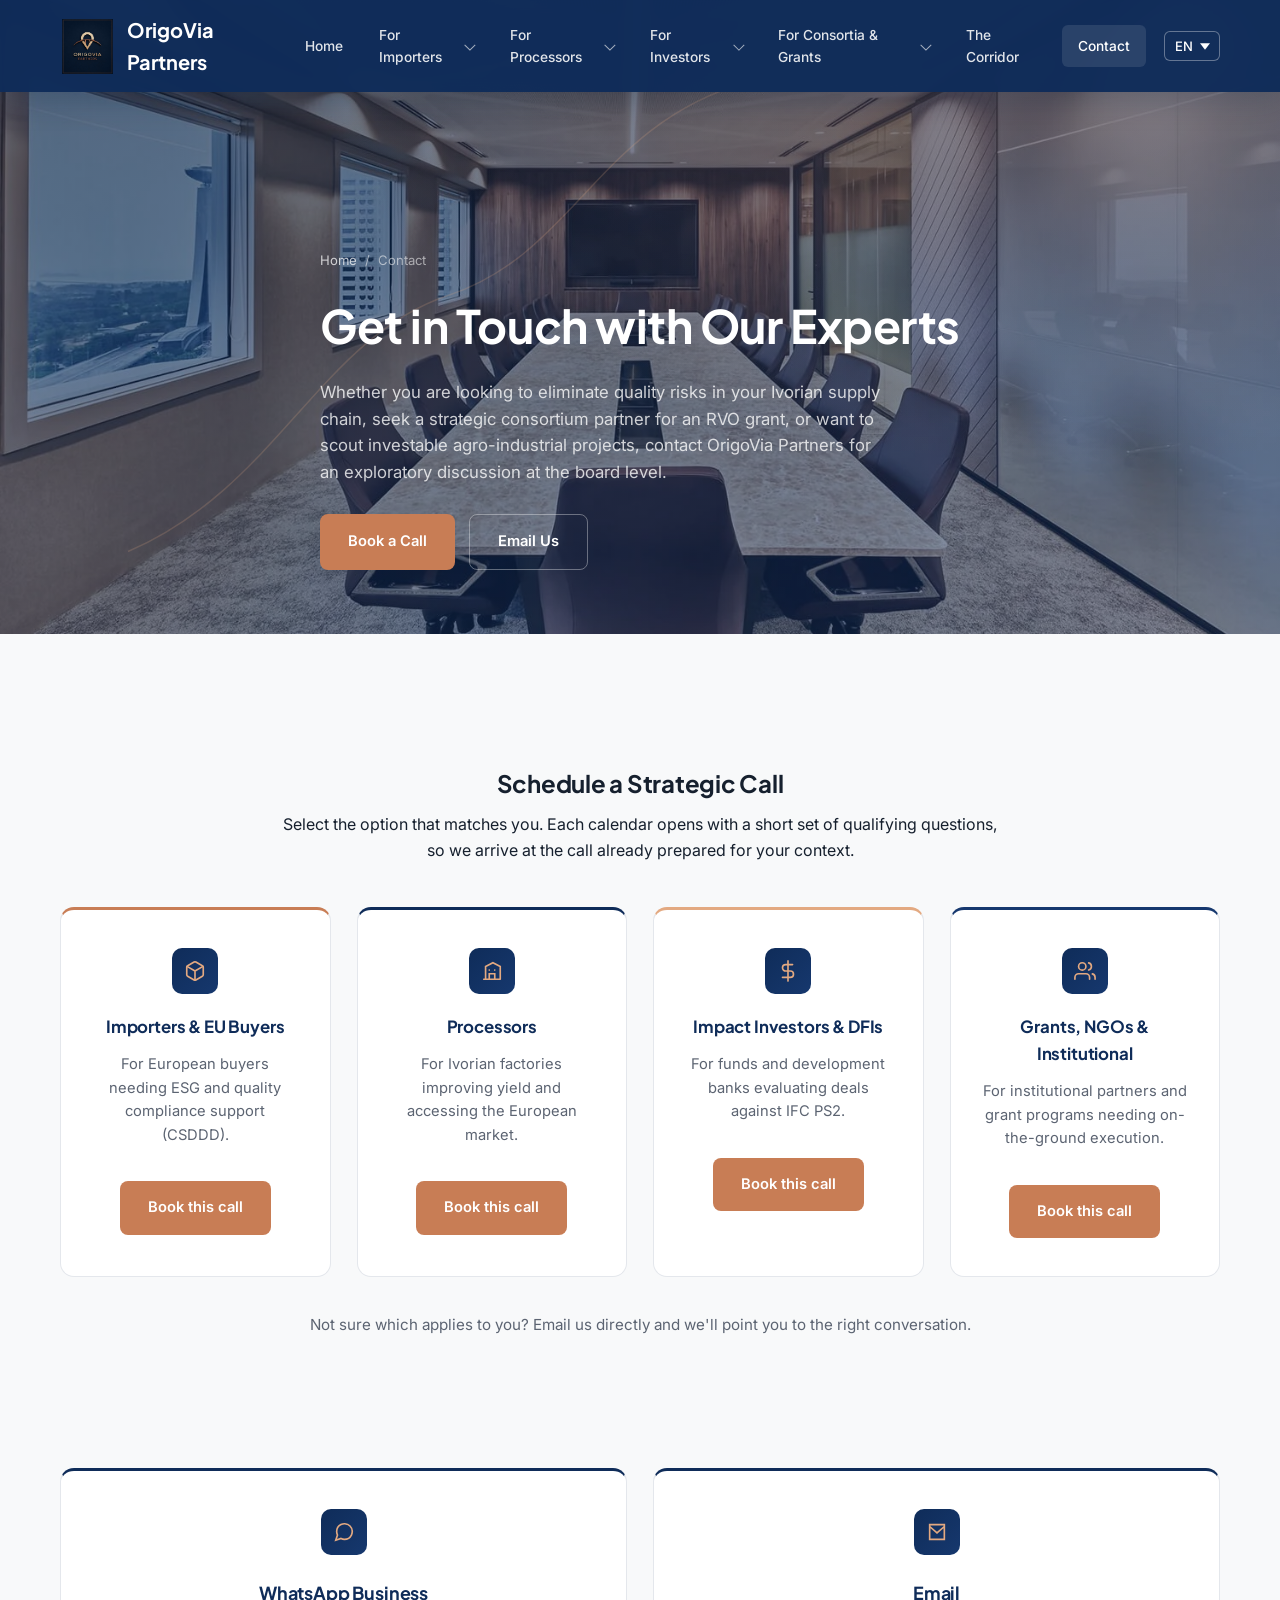
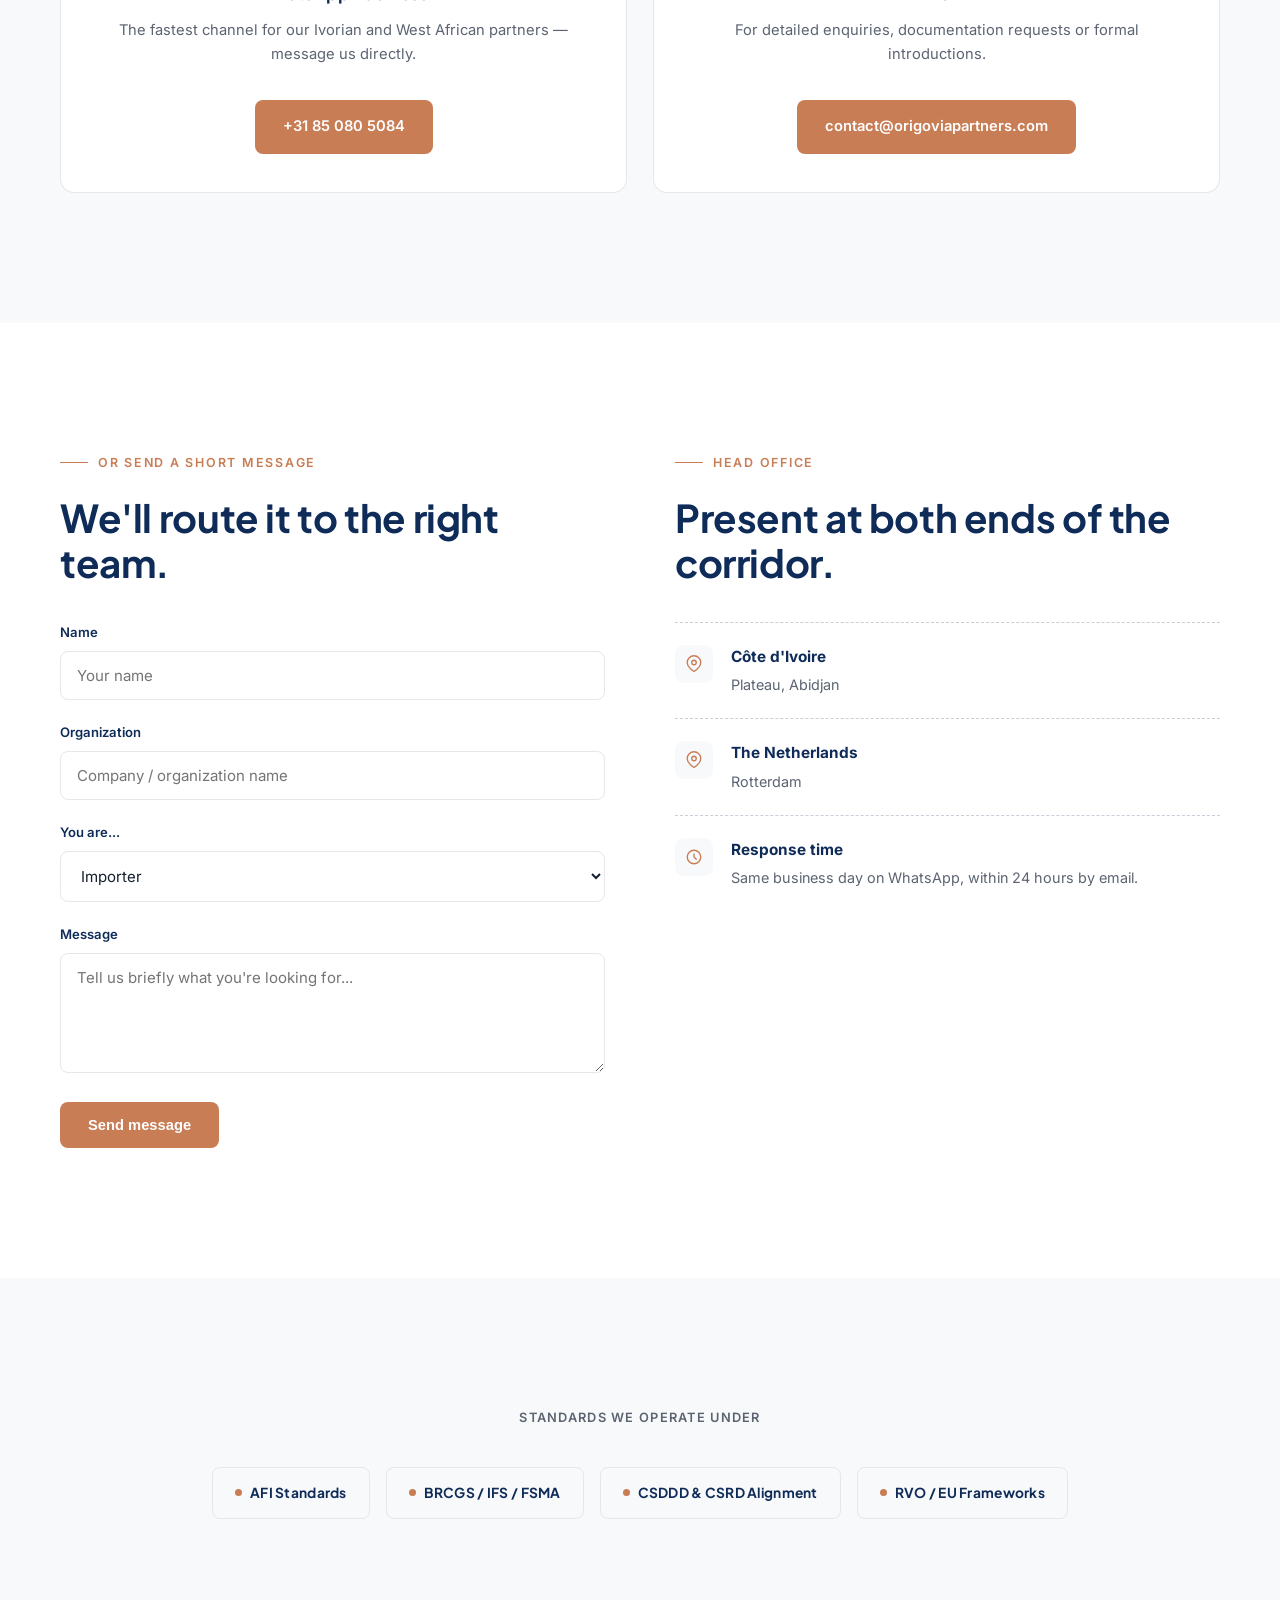
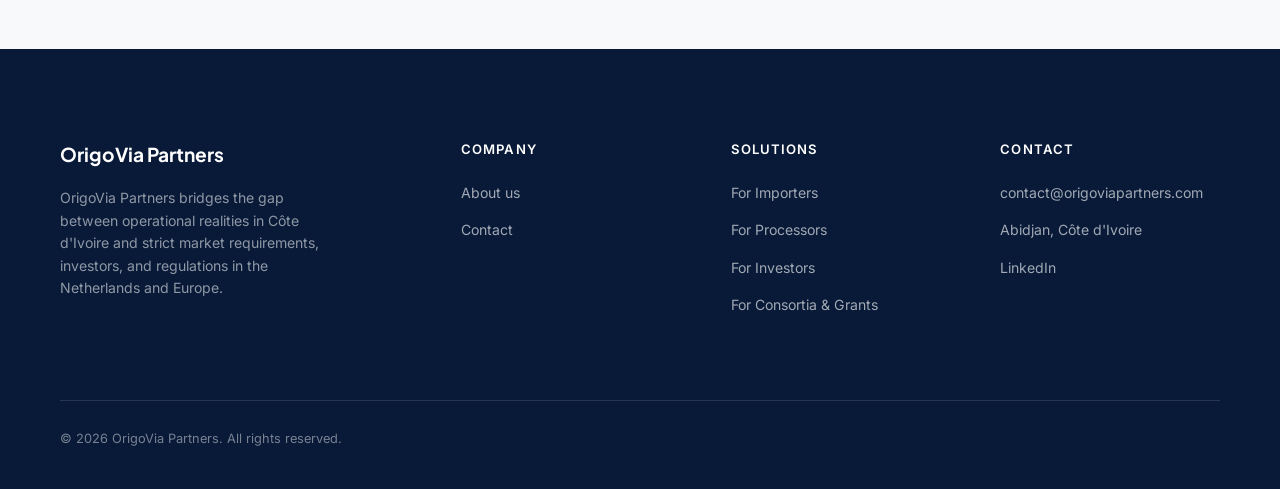
==== commit da2c15ae: "Image de fond Contact" ====
--- a/contact.html
+++ b/contact.html
@@ -150,6 +150,7 @@
 
 <!-- Section sur fond blanc. -->
 <section class="page-banner">
+    <img class="section-bg" src="assets/img/office-design-renovation.webp" alt="">
   <!-- Tracé décoratif animé (SVG) : purement visuel, sans lien avec les données. -->
   <div class="hero-route">
     <svg viewBox="0 0 1200 800" preserveAspectRatio="xMidYMid slice">
